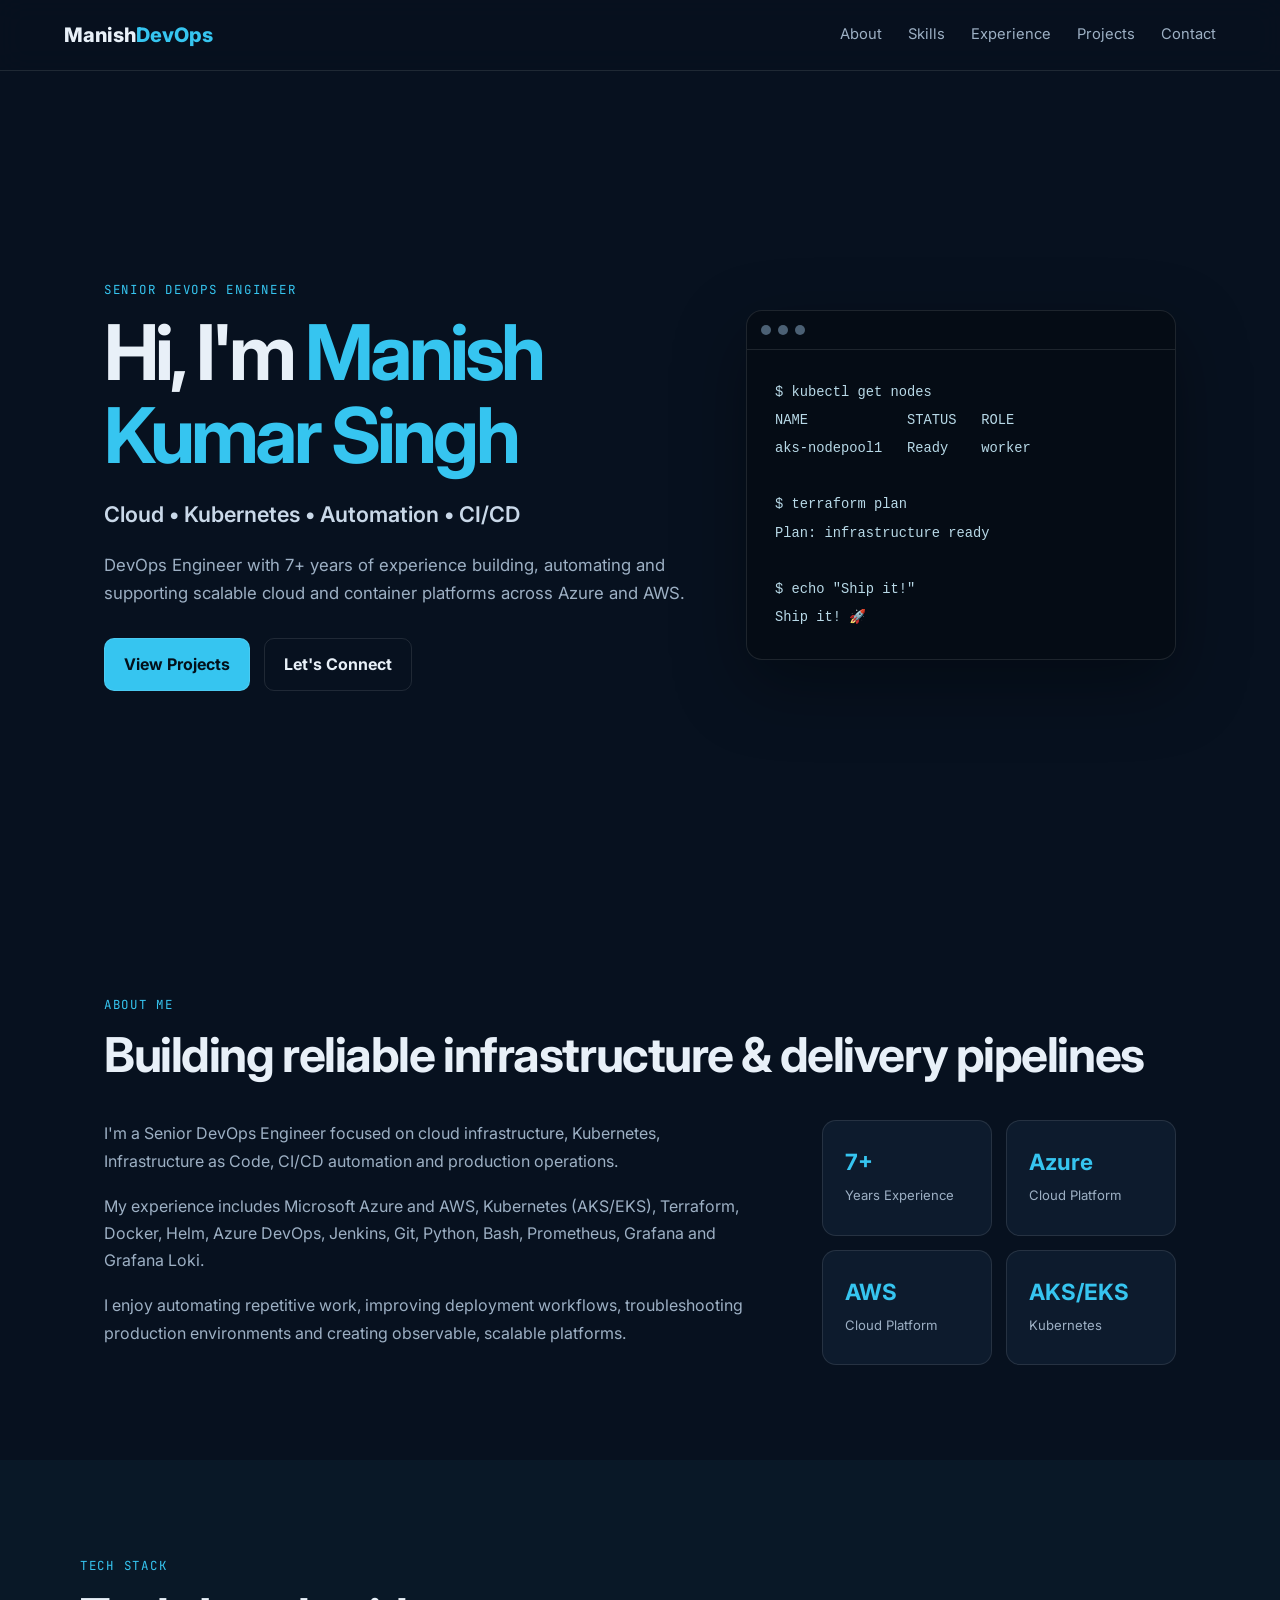
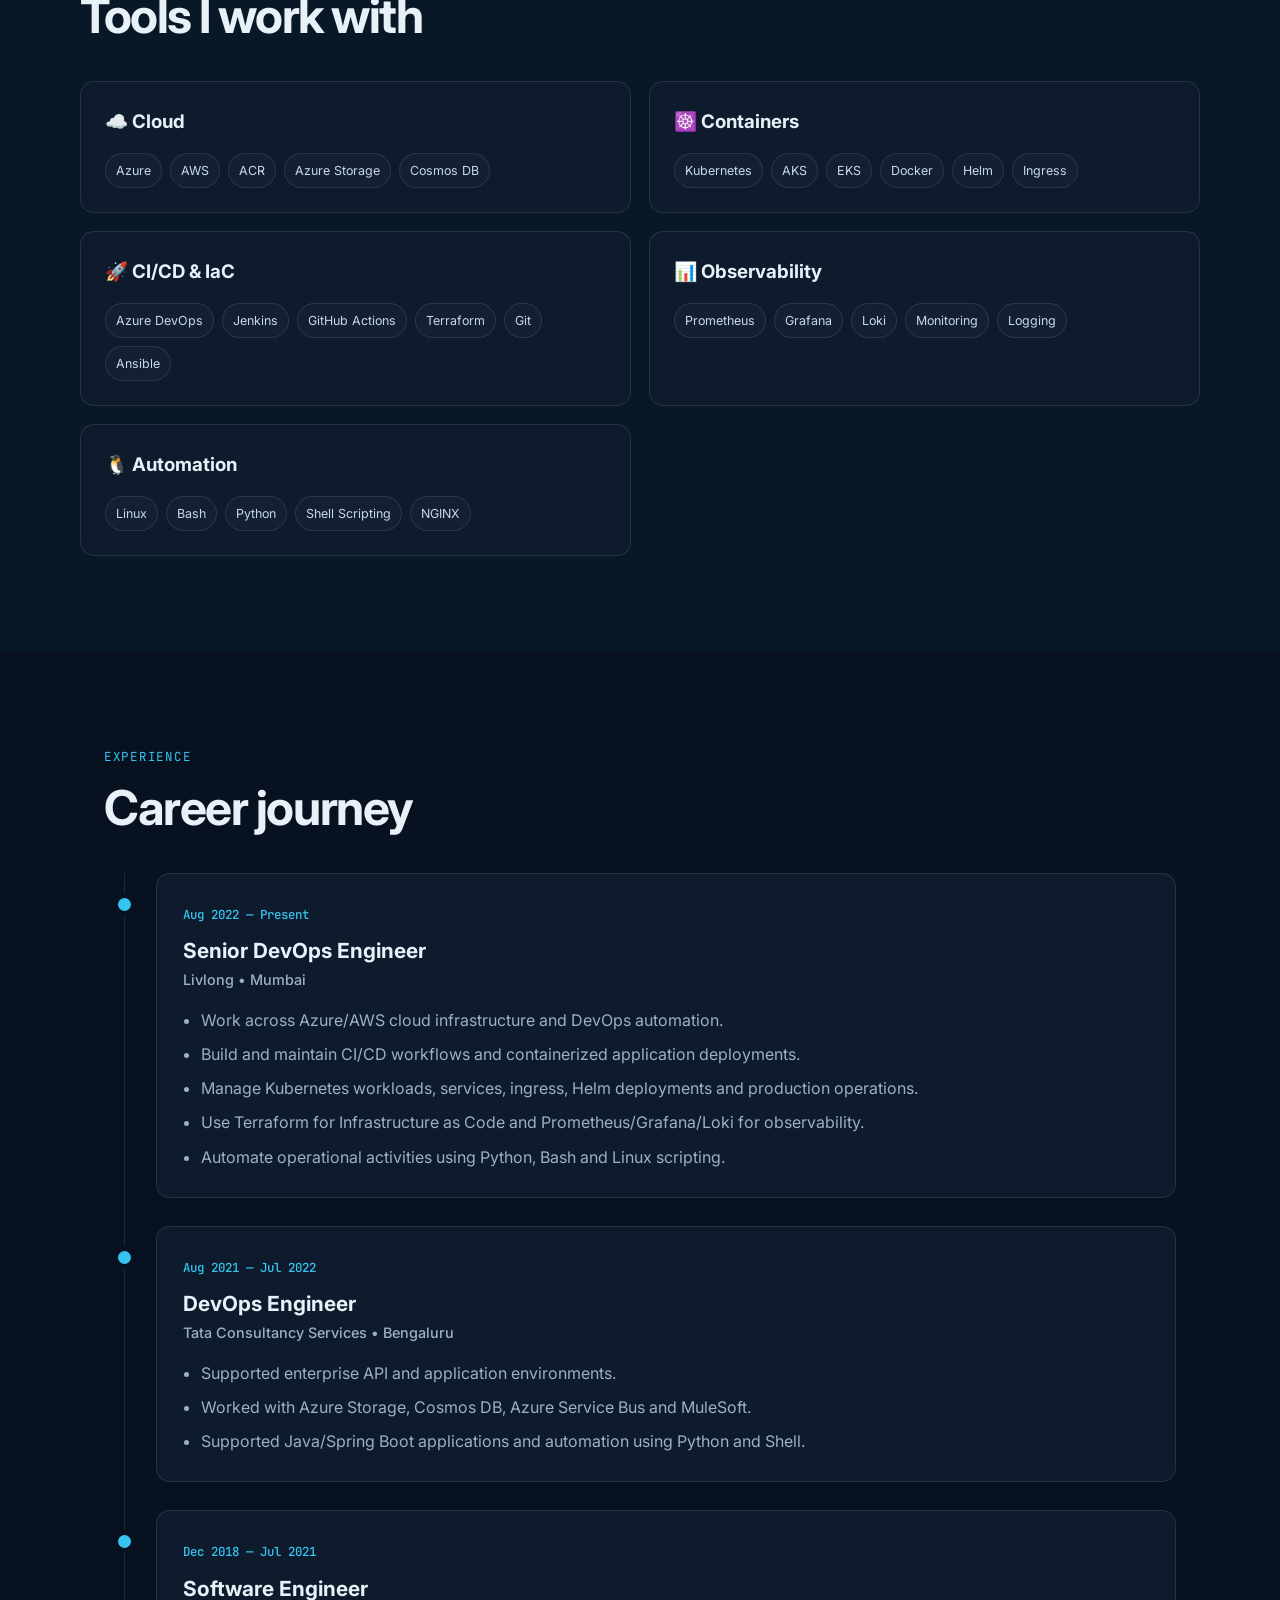
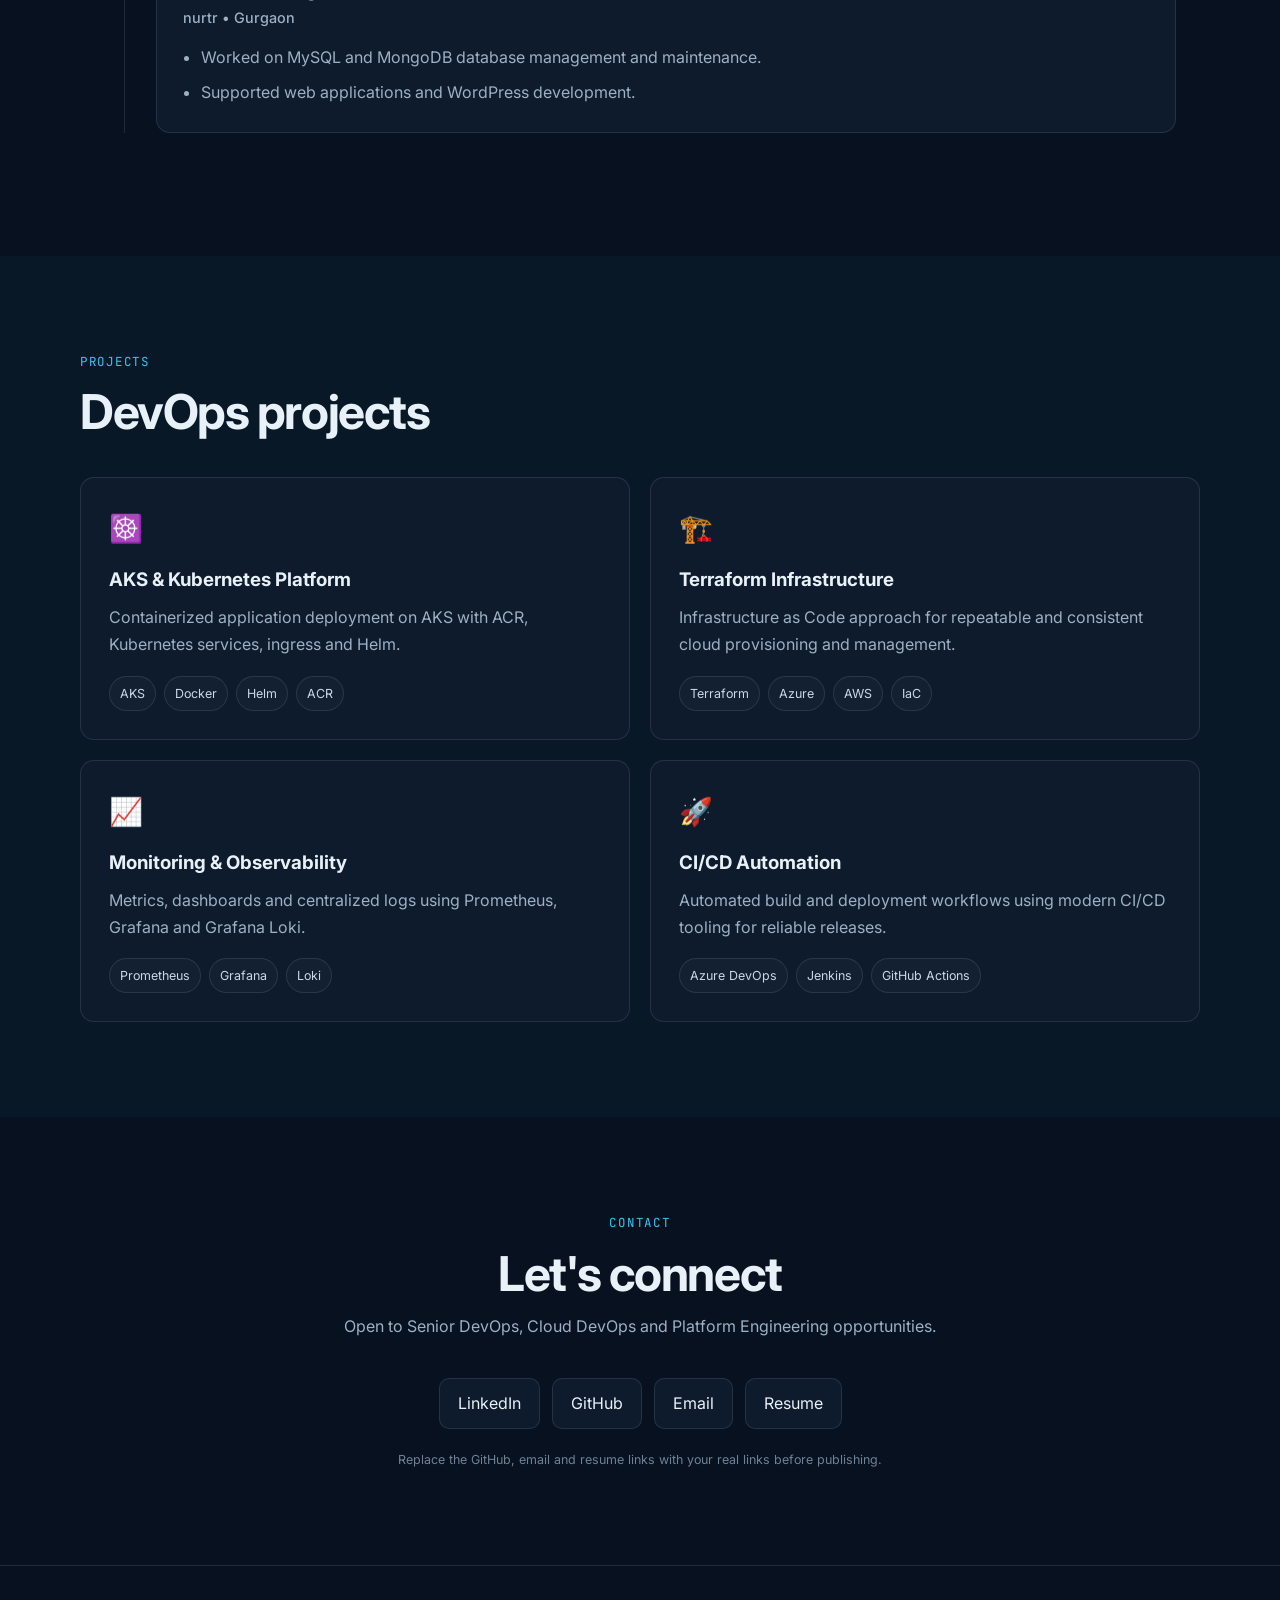
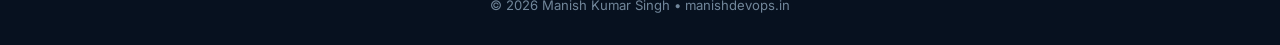
==== index.html @ 4b838c6b "Add files via upload" ====
<!DOCTYPE html>
<html lang="en">
<head>
  <meta charset="UTF-8">
  <meta name="viewport" content="width=device-width, initial-scale=1.0">
  <meta name="description" content="Manish Kumar Singh - Senior DevOps Engineer portfolio. Azure, AWS, Kubernetes, Terraform, CI/CD and cloud automation.">
  <meta name="keywords" content="DevOps Engineer, Azure, AWS, Kubernetes, AKS, EKS, Terraform, CI/CD, Docker, Jenkins, Azure DevOps, Prometheus, Grafana">
  <meta name="author" content="Manish Kumar Singh">
  <title>Manish Kumar Singh | Senior DevOps Engineer</title>
  <link rel="stylesheet" href="styles.css">
</head>
<body>
  <header class="navbar">
    <a class="logo" href="#home">Manish<span>DevOps</span></a>
    <button class="menu-toggle" aria-label="Toggle menu">☰</button>
    <nav>
      <a href="#about">About</a>
      <a href="#skills">Skills</a>
      <a href="#experience">Experience</a>
      <a href="#projects">Projects</a>
      <a href="#contact">Contact</a>
    </nav>
  </header>

  <main>
    <section id="home" class="hero">
      <div class="hero-content">
        <p class="eyebrow">SENIOR DEVOPS ENGINEER</p>
        <h1>Hi, I'm <span>Manish Kumar Singh</span></h1>
        <h2>Cloud • Kubernetes • Automation • CI/CD</h2>
        <p class="hero-text">
          DevOps Engineer with 7+ years of experience building, automating and
          supporting scalable cloud and container platforms across Azure and AWS.
        </p>
        <div class="actions">
          <a class="btn primary" href="#projects">View Projects</a>
          <a class="btn secondary" href="#contact">Let's Connect</a>
        </div>
      </div>
      <div class="terminal-card">
        <div class="terminal-top"><span></span><span></span><span></span></div>
        <pre><code>$ kubectl get nodes
NAME            STATUS   ROLE
aks-nodepool1   Ready    worker

$ terraform plan
Plan: infrastructure ready

$ echo "Ship it!"
Ship it! 🚀</code></pre>
      </div>
    </section>

    <section id="about" class="section">
      <div class="section-heading">
        <p class="eyebrow">ABOUT ME</p>
        <h2>Building reliable infrastructure & delivery pipelines</h2>
      </div>
      <div class="about-grid">
        <div>
          <p>
            I'm a Senior DevOps Engineer focused on cloud infrastructure,
            Kubernetes, Infrastructure as Code, CI/CD automation and production
            operations.
          </p>
          <p>
            My experience includes Microsoft Azure and AWS, Kubernetes (AKS/EKS),
            Terraform, Docker, Helm, Azure DevOps, Jenkins, Git, Python, Bash,
            Prometheus, Grafana and Grafana Loki.
          </p>
          <p>
            I enjoy automating repetitive work, improving deployment workflows,
            troubleshooting production environments and creating observable,
            scalable platforms.
          </p>
        </div>
        <div class="stats">
          <div class="stat"><strong>7+</strong><span>Years Experience</span></div>
          <div class="stat"><strong>Azure</strong><span>Cloud Platform</span></div>
          <div class="stat"><strong>AWS</strong><span>Cloud Platform</span></div>
          <div class="stat"><strong>AKS/EKS</strong><span>Kubernetes</span></div>
        </div>
      </div>
    </section>

    <section id="skills" class="section alt">
      <div class="section-heading">
        <p class="eyebrow">TECH STACK</p>
        <h2>Tools I work with</h2>
      </div>
      <div class="skill-groups">
        <div class="skill-group">
          <h3>☁️ Cloud</h3>
          <div class="tags"><span>Azure</span><span>AWS</span><span>ACR</span><span>Azure Storage</span><span>Cosmos DB</span></div>
        </div>
        <div class="skill-group">
          <h3>☸️ Containers</h3>
          <div class="tags"><span>Kubernetes</span><span>AKS</span><span>EKS</span><span>Docker</span><span>Helm</span><span>Ingress</span></div>
        </div>
        <div class="skill-group">
          <h3>🚀 CI/CD & IaC</h3>
          <div class="tags"><span>Azure DevOps</span><span>Jenkins</span><span>GitHub Actions</span><span>Terraform</span><span>Git</span><span>Ansible</span></div>
        </div>
        <div class="skill-group">
          <h3>📊 Observability</h3>
          <div class="tags"><span>Prometheus</span><span>Grafana</span><span>Loki</span><span>Monitoring</span><span>Logging</span></div>
        </div>
        <div class="skill-group">
          <h3>🐧 Automation</h3>
          <div class="tags"><span>Linux</span><span>Bash</span><span>Python</span><span>Shell Scripting</span><span>NGINX</span></div>
        </div>
      </div>
    </section>

    <section id="experience" class="section">
      <div class="section-heading">
        <p class="eyebrow">EXPERIENCE</p>
        <h2>Career journey</h2>
      </div>
      <div class="timeline">
        <article class="timeline-item">
          <div class="timeline-dot"></div>
          <div class="timeline-card">
            <span class="date">Aug 2022 — Present</span>
            <h3>Senior DevOps Engineer</h3>
            <h4>Livlong • Mumbai</h4>
            <ul>
              <li>Work across Azure/AWS cloud infrastructure and DevOps automation.</li>
              <li>Build and maintain CI/CD workflows and containerized application deployments.</li>
              <li>Manage Kubernetes workloads, services, ingress, Helm deployments and production operations.</li>
              <li>Use Terraform for Infrastructure as Code and Prometheus/Grafana/Loki for observability.</li>
              <li>Automate operational activities using Python, Bash and Linux scripting.</li>
            </ul>
          </div>
        </article>
        <article class="timeline-item">
          <div class="timeline-dot"></div>
          <div class="timeline-card">
            <span class="date">Aug 2021 — Jul 2022</span>
            <h3>DevOps Engineer</h3>
            <h4>Tata Consultancy Services • Bengaluru</h4>
            <ul>
              <li>Supported enterprise API and application environments.</li>
              <li>Worked with Azure Storage, Cosmos DB, Azure Service Bus and MuleSoft.</li>
              <li>Supported Java/Spring Boot applications and automation using Python and Shell.</li>
            </ul>
          </div>
        </article>
        <article class="timeline-item">
          <div class="timeline-dot"></div>
          <div class="timeline-card">
            <span class="date">Dec 2018 — Jul 2021</span>
            <h3>Software Engineer</h3>
            <h4>nurtr • Gurgaon</h4>
            <ul>
              <li>Worked on MySQL and MongoDB database management and maintenance.</li>
              <li>Supported web applications and WordPress development.</li>
            </ul>
          </div>
        </article>
      </div>
    </section>

    <section id="projects" class="section alt">
      <div class="section-heading">
        <p class="eyebrow">PROJECTS</p>
        <h2>DevOps projects</h2>
      </div>
      <div class="project-grid">
        <article class="project-card">
          <span class="project-icon">☸️</span>
          <h3>AKS & Kubernetes Platform</h3>
          <p>Containerized application deployment on AKS with ACR, Kubernetes services, ingress and Helm.</p>
          <div class="tags"><span>AKS</span><span>Docker</span><span>Helm</span><span>ACR</span></div>
        </article>
        <article class="project-card">
          <span class="project-icon">🏗️</span>
          <h3>Terraform Infrastructure</h3>
          <p>Infrastructure as Code approach for repeatable and consistent cloud provisioning and management.</p>
          <div class="tags"><span>Terraform</span><span>Azure</span><span>AWS</span><span>IaC</span></div>
        </article>
        <article class="project-card">
          <span class="project-icon">📈</span>
          <h3>Monitoring & Observability</h3>
          <p>Metrics, dashboards and centralized logs using Prometheus, Grafana and Grafana Loki.</p>
          <div class="tags"><span>Prometheus</span><span>Grafana</span><span>Loki</span></div>
        </article>
        <article class="project-card">
          <span class="project-icon">🚀</span>
          <h3>CI/CD Automation</h3>
          <p>Automated build and deployment workflows using modern CI/CD tooling for reliable releases.</p>
          <div class="tags"><span>Azure DevOps</span><span>Jenkins</span><span>GitHub Actions</span></div>
        </article>
      </div>
    </section>

    <section id="contact" class="section contact">
      <div class="section-heading">
        <p class="eyebrow">CONTACT</p>
        <h2>Let's connect</h2>
        <p>Open to Senior DevOps, Cloud DevOps and Platform Engineering opportunities.</p>
      </div>
      <div class="contact-links">
        <a href="https://www.linkedin.com/in/manish-kumar-singh-00299a157/" target="_blank" rel="noopener">LinkedIn</a>
        <a href="https://github.com/" target="_blank" rel="noopener">GitHub</a>
        <a href="mailto:your-email@example.com">Email</a>
        <a href="#" onclick="return false;">Resume</a>
      </div>
      <p class="note">Replace the GitHub, email and resume links with your real links before publishing.</p>
    </section>
  </main>

  <footer>
    <p>© <span id="year"></span> Manish Kumar Singh • manishdevops.in</p>
  </footer>

  <script src="script.js"></script>
</body>
</html>
---- styles.css ----
@import url('https://fonts.googleapis.com/css2?family=Inter:wght@400;500;600;700;800&family=JetBrains+Mono:wght@500&display=swap');

:root{
  --bg:#07111f;
  --panel:#0d1b2d;
  --panel2:#10243b;
  --text:#e8f0f8;
  --muted:#9db0c4;
  --accent:#36c5f0;
  --accent2:#7c5cff;
  --border:rgba(255,255,255,.10);
  --max:1120px;
}
*{box-sizing:border-box;margin:0;padding:0}
html{scroll-behavior:smooth}
body{font-family:Inter,Arial,sans-serif;background:var(--bg);color:var(--text);line-height:1.7}
a{color:inherit;text-decoration:none}
.navbar{position:sticky;top:0;z-index:20;display:flex;align-items:center;justify-content:space-between;padding:18px max(5vw,24px);background:rgba(7,17,31,.86);backdrop-filter:blur(14px);border-bottom:1px solid var(--border)}
.logo{font-size:1.25rem;font-weight:800}.logo span{color:var(--accent)}
nav{display:flex;gap:26px;color:var(--muted);font-size:.92rem}nav a:hover{color:var(--text)}
.menu-toggle{display:none;background:none;border:0;color:var(--text);font-size:1.5rem}
.hero{max-width:var(--max);min-height:calc(100vh - 72px);margin:auto;padding:90px 24px;display:grid;grid-template-columns:1.15fr .85fr;align-items:center;gap:60px}
.eyebrow{font-family:"JetBrains Mono",monospace;color:var(--accent);font-size:.78rem;letter-spacing:.14em;margin-bottom:12px}
.hero h1{font-size:clamp(2.5rem,6vw,5rem);line-height:1.08;letter-spacing:-.05em;margin-bottom:18px}.hero h1 span{color:var(--accent)}
.hero h2{font-size:1.35rem;color:#c9d8e8;font-weight:600;margin-bottom:18px}.hero-text{color:var(--muted);max-width:650px;font-size:1.05rem}
.actions{display:flex;gap:14px;margin-top:30px}.btn{padding:12px 19px;border-radius:10px;font-weight:700;border:1px solid var(--border)}.primary{background:var(--accent);color:#03101a}.secondary{background:transparent}
.terminal-card{background:#050c15;border:1px solid var(--border);border-radius:16px;box-shadow:0 25px 70px rgba(0,0,0,.35);overflow:hidden}.terminal-top{display:flex;gap:7px;padding:14px;border-bottom:1px solid var(--border)}.terminal-top span{width:10px;height:10px;border-radius:50%;background:#4b6074}.terminal-card pre{padding:28px;color:#b8d9e7;font:500 .86rem/1.9 "JetBrains Mono",monospace;overflow:auto}
.section{max-width:var(--max);margin:auto;padding:95px 24px}.alt{max-width:none;background:#091827}.alt>*{max-width:var(--max);margin-left:auto;margin-right:auto}.section-heading{margin-bottom:38px}.section-heading h2{font-size:clamp(1.8rem,4vw,3rem);line-height:1.15;letter-spacing:-.03em}.section-heading p:not(.eyebrow){color:var(--muted);margin-top:12px}
.about-grid{display:grid;grid-template-columns:1.3fr .7fr;gap:60px}.about-grid p{color:var(--muted);margin-bottom:18px}
.stats{display:grid;grid-template-columns:1fr 1fr;gap:14px}.stat{background:var(--panel);border:1px solid var(--border);padding:22px;border-radius:14px}.stat strong{display:block;font-size:1.4rem;color:var(--accent)}.stat span{font-size:.82rem;color:var(--muted)}
.skill-groups{display:grid;grid-template-columns:repeat(2,1fr);gap:18px}.skill-group{background:var(--panel);padding:24px;border:1px solid var(--border);border-radius:14px}.skill-group h3{margin-bottom:15px}
.tags{display:flex;flex-wrap:wrap;gap:8px}.tags span{font-size:.78rem;padding:6px 10px;border:1px solid var(--border);border-radius:999px;color:#c9d8e8;background:rgba(255,255,255,.025)}
.timeline{position:relative;margin-left:12px}.timeline:before{content:"";position:absolute;left:8px;top:0;bottom:0;width:1px;background:var(--border)}.timeline-item{position:relative;padding-left:40px;margin-bottom:28px}.timeline-dot{position:absolute;left:2px;top:25px;width:13px;height:13px;border-radius:50%;background:var(--accent);box-shadow:0 0 0 5px var(--bg)}.timeline-card{background:var(--panel);border:1px solid var(--border);border-radius:14px;padding:26px}.timeline-card .date{font:500 .78rem "JetBrains Mono",monospace;color:var(--accent)}.timeline-card h3{font-size:1.3rem;margin-top:6px}.timeline-card h4{font-size:.9rem;color:var(--muted);font-weight:500;margin-bottom:14px}.timeline-card li{color:var(--muted);margin:7px 0 0 18px}
.project-grid{display:grid;grid-template-columns:repeat(2,1fr);gap:20px}.project-card{background:var(--panel);border:1px solid var(--border);border-radius:14px;padding:28px}.project-icon{font-size:1.7rem}.project-card h3{margin:12px 0 8px}.project-card p{color:var(--muted);margin-bottom:17px}
.contact{text-align:center}.contact-links{display:flex;justify-content:center;flex-wrap:wrap;gap:12px;margin-top:25px}.contact-links a{padding:11px 18px;border:1px solid var(--border);border-radius:10px;background:var(--panel)}.contact-links a:hover{border-color:var(--accent)}.note{font-size:.78rem;color:#6f8295;margin-top:20px}
footer{text-align:center;padding:28px 20px;border-top:1px solid var(--border);color:#71869a;font-size:.82rem}
@media(max-width:800px){nav{display:none}.menu-toggle{display:block}.hero{grid-template-columns:1fr;padding-top:65px;gap:40px}.about-grid,.skill-groups,.project-grid{grid-template-columns:1fr}.section{padding:70px 20px}.hero h1{font-size:3rem}}
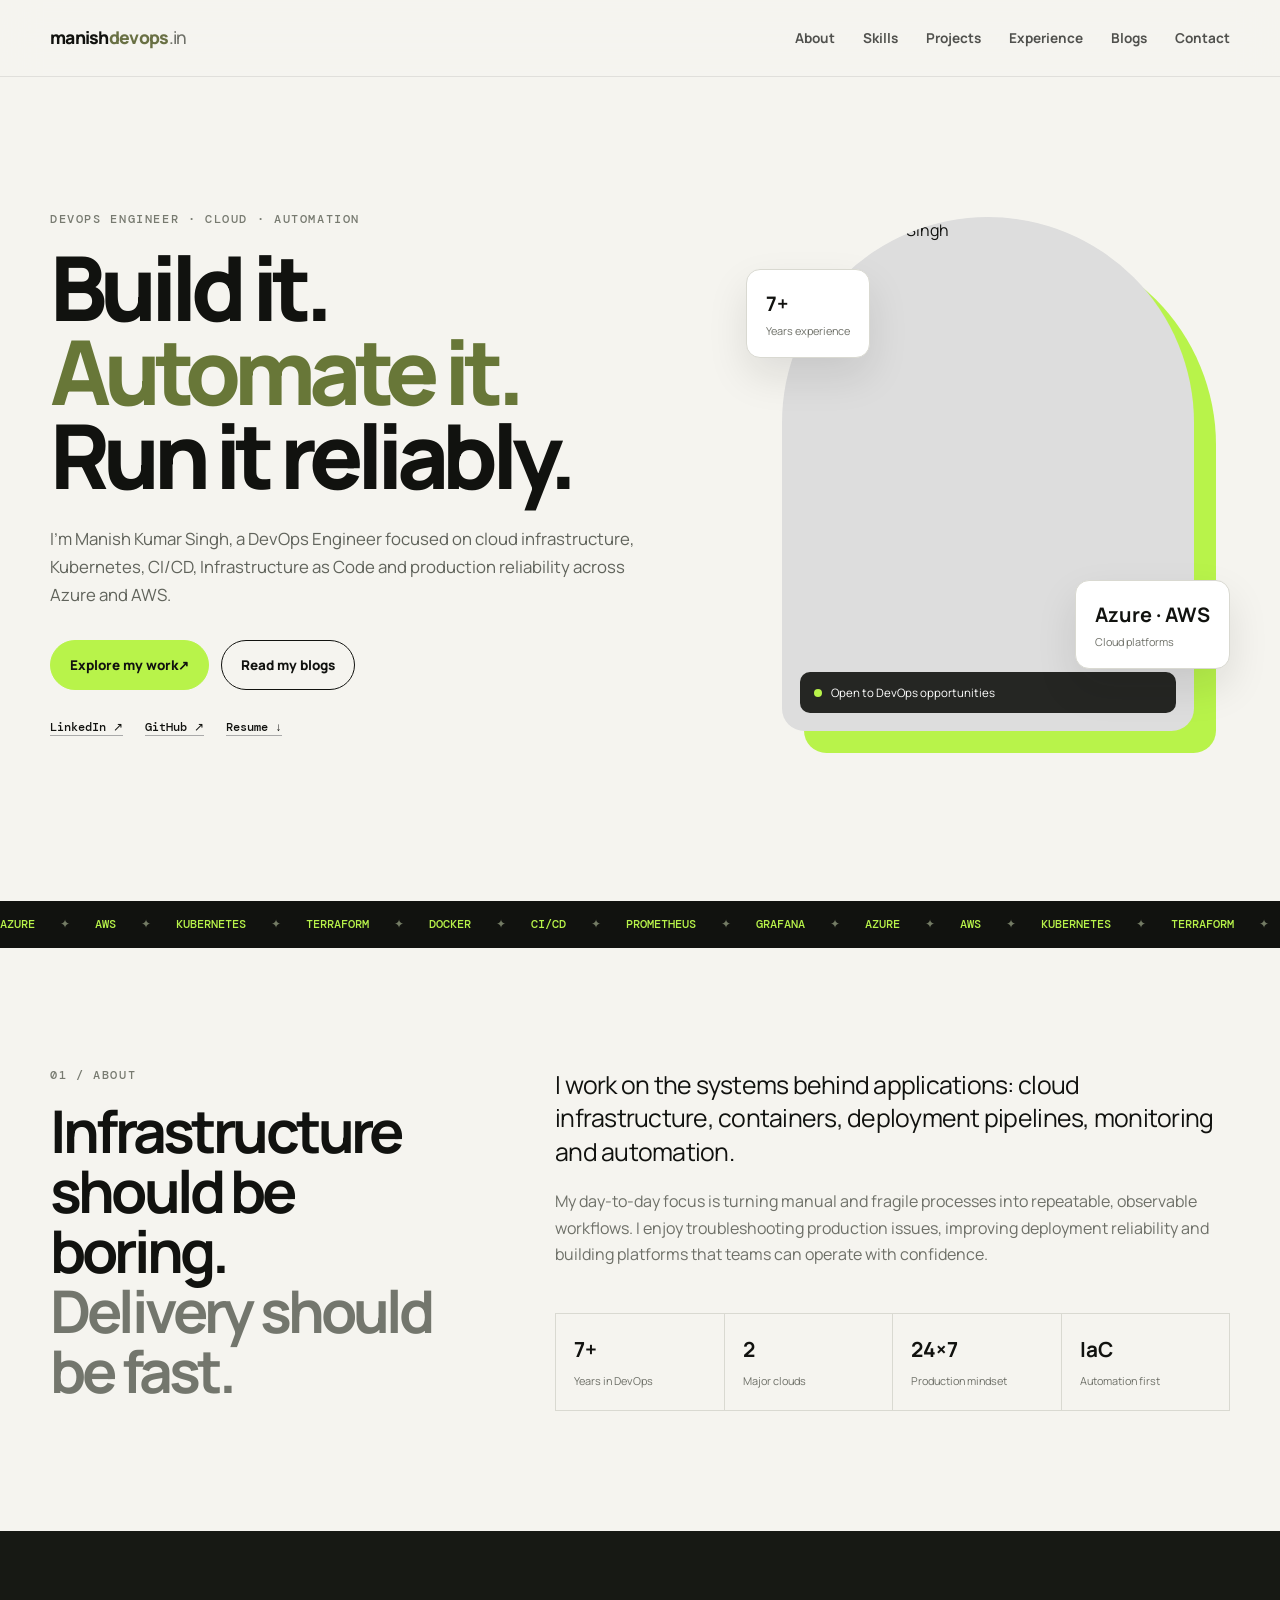
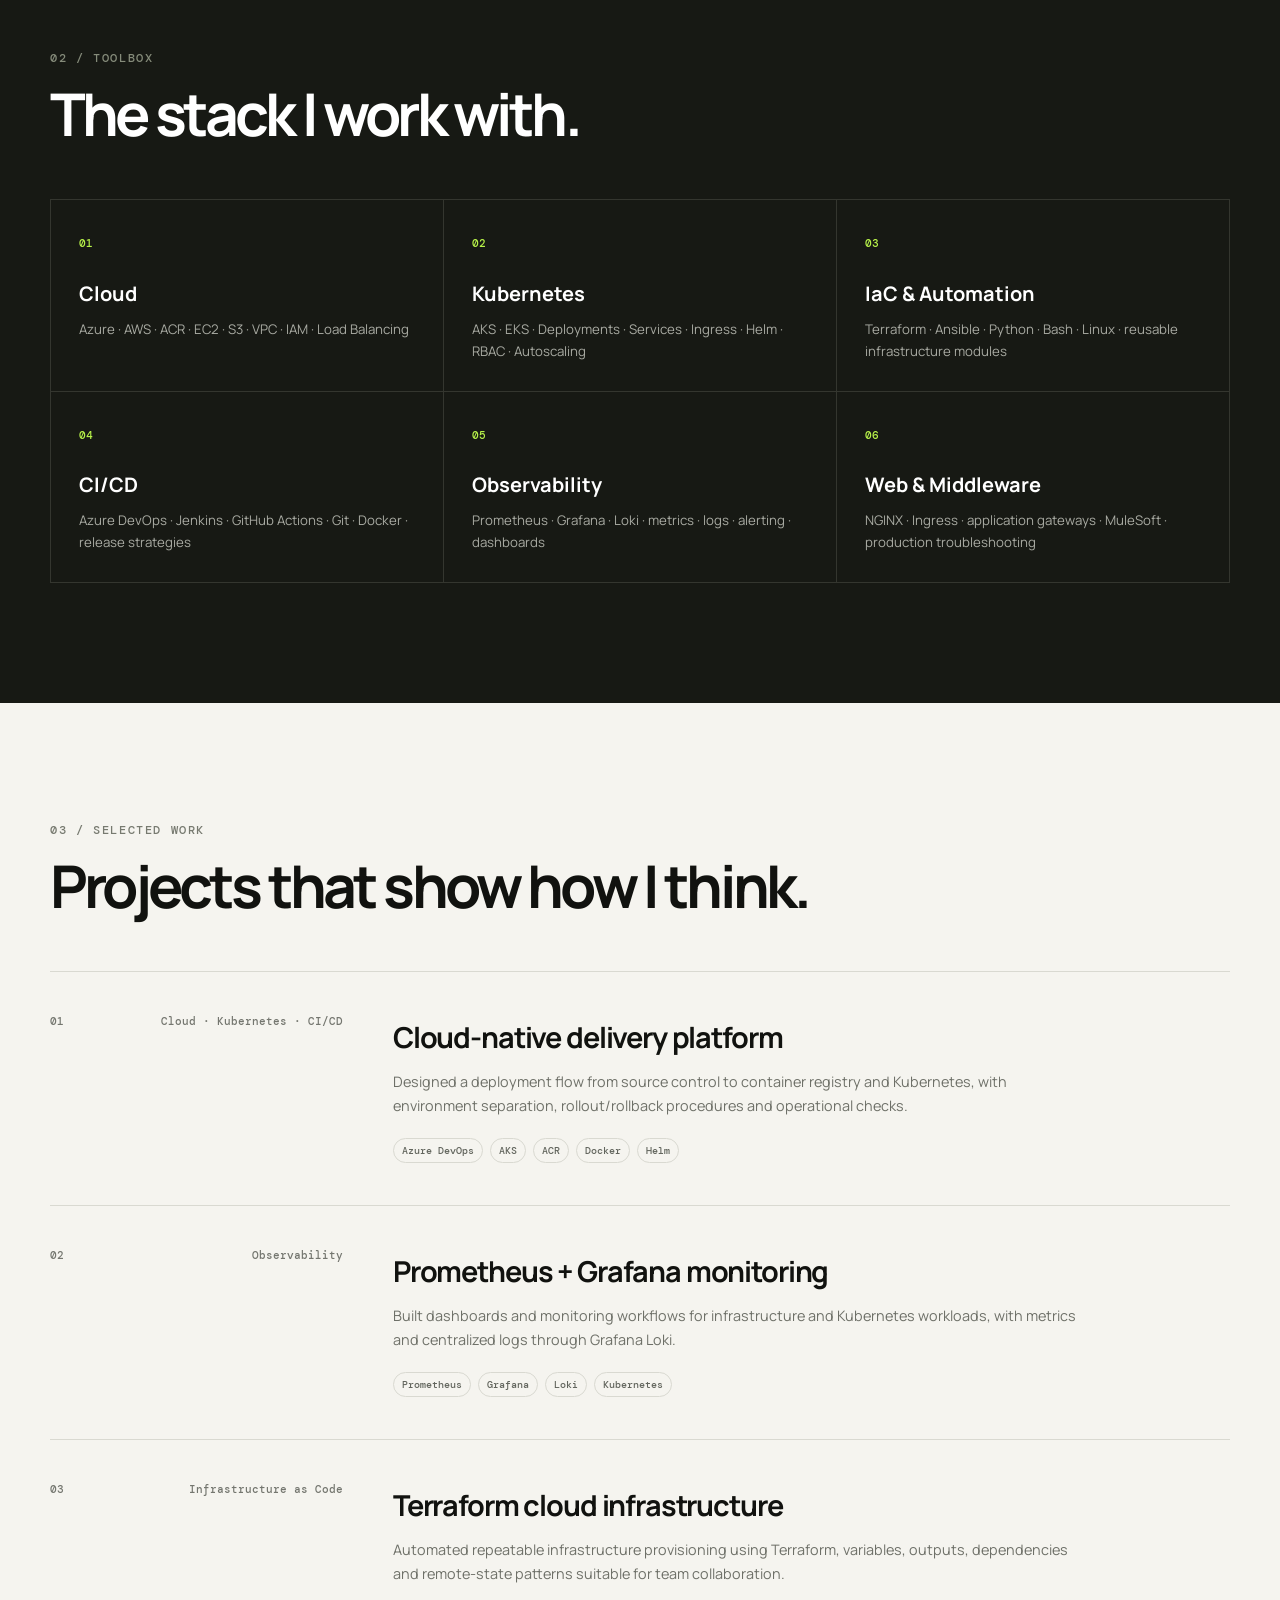
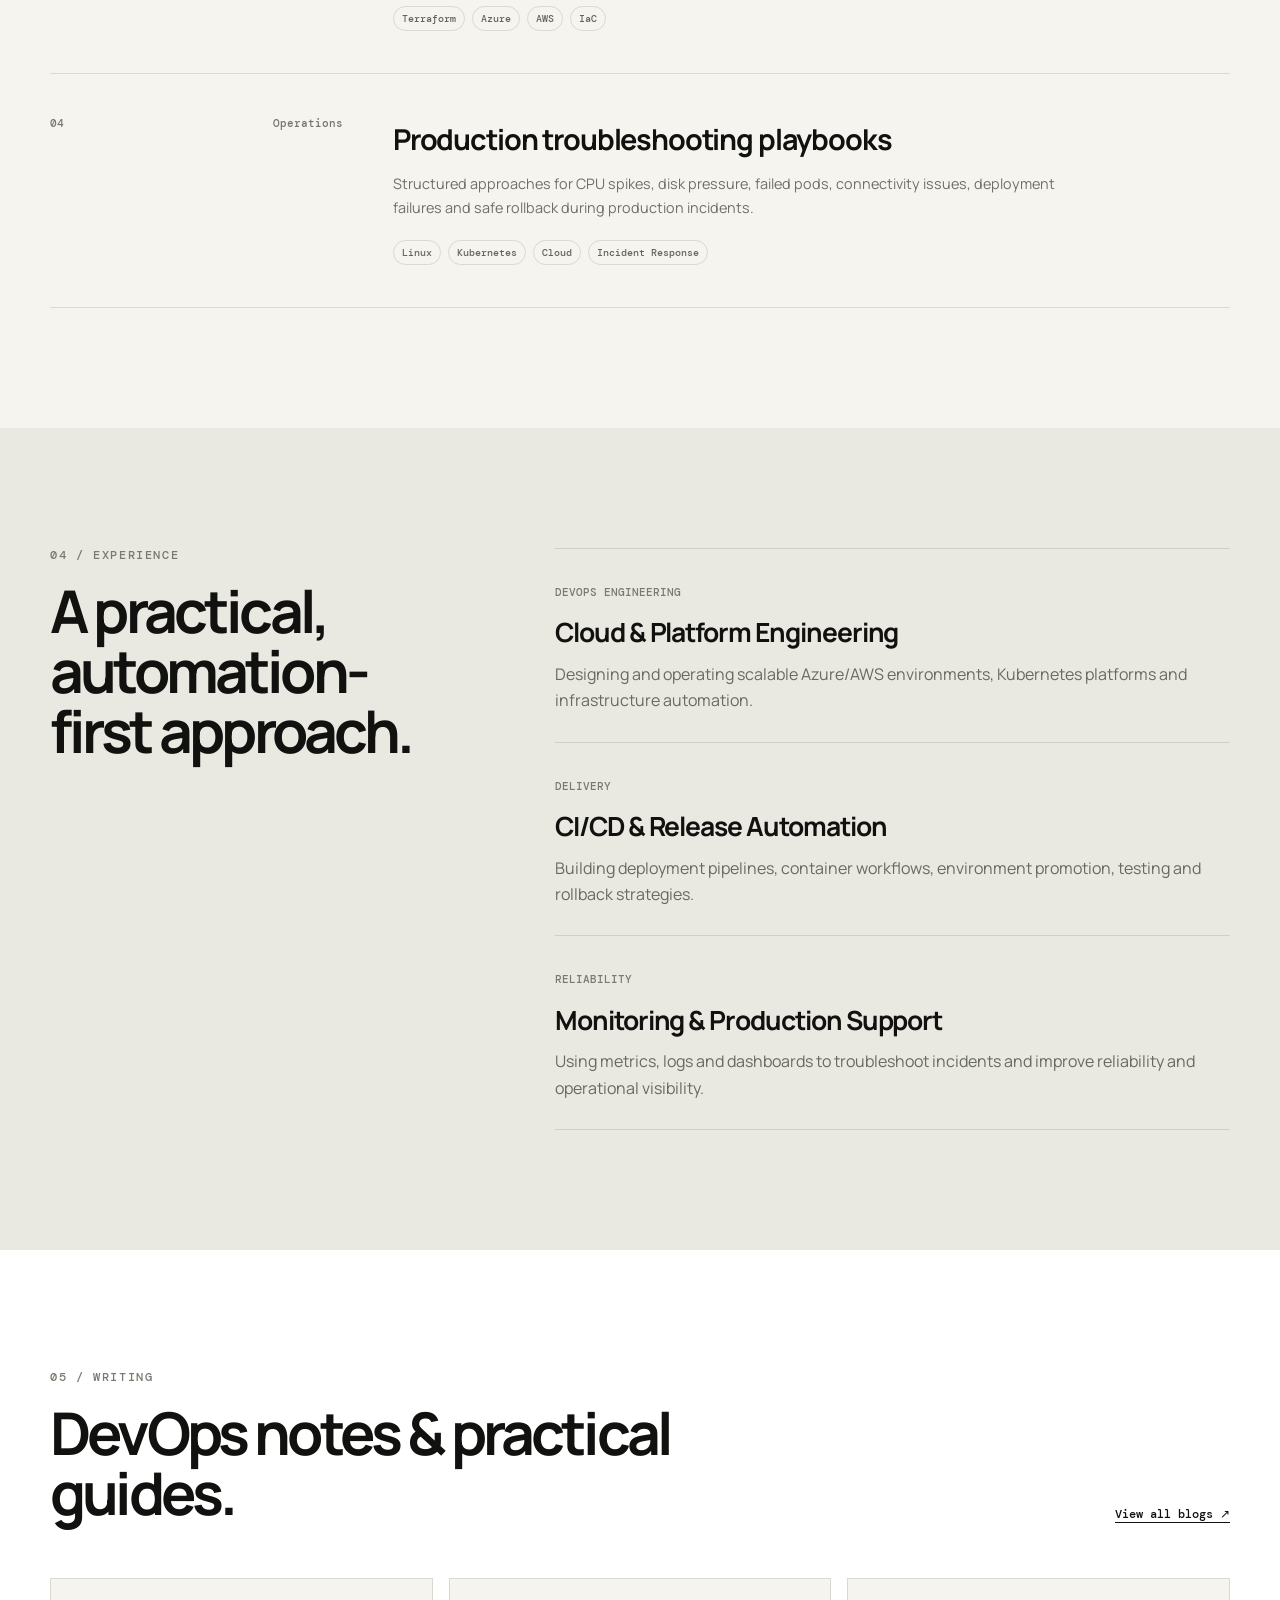
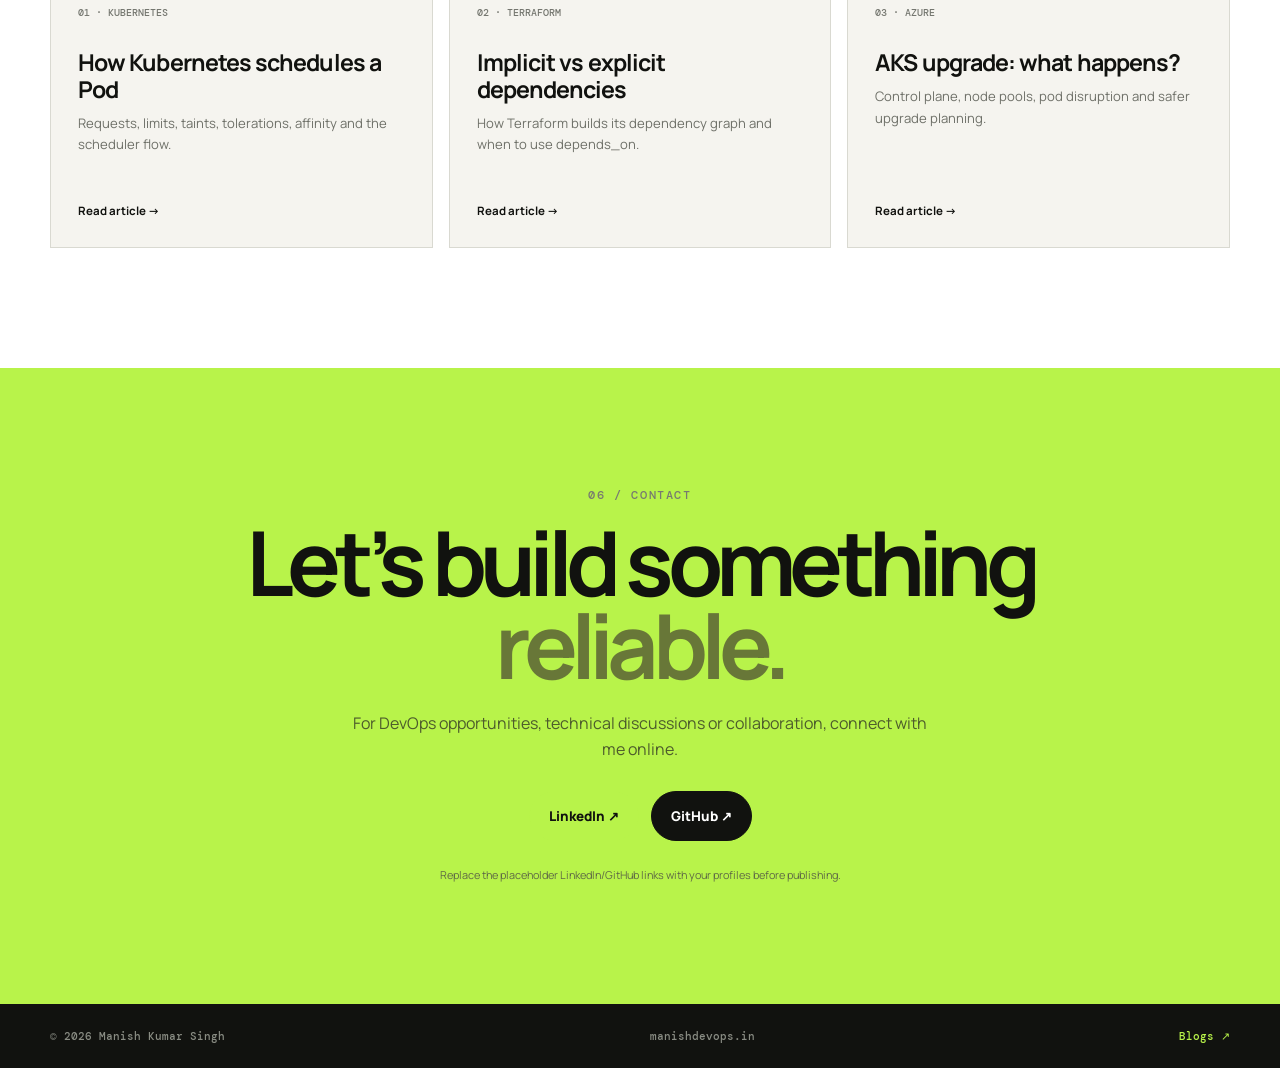
==== commit 97f0e138: "new portfolio changes" ====
--- a/index.html
+++ b/index.html
@@ -3,217 +3,188 @@
 <head>
   <meta charset="UTF-8">
   <meta name="viewport" content="width=device-width, initial-scale=1.0">
-  <meta name="description" content="Manish Kumar Singh - Senior DevOps Engineer portfolio. Azure, AWS, Kubernetes, Terraform, CI/CD and cloud automation.">
-  <meta name="keywords" content="DevOps Engineer, Azure, AWS, Kubernetes, AKS, EKS, Terraform, CI/CD, Docker, Jenkins, Azure DevOps, Prometheus, Grafana">
+  <meta name="description" content="Manish Kumar Singh — DevOps Engineer specializing in Azure, AWS, Kubernetes, Terraform, CI/CD, automation and observability.">
+  <meta name="keywords" content="DevOps Engineer, Azure, AWS, Kubernetes, AKS, EKS, Terraform, Docker, CI/CD, Azure DevOps, Jenkins, Prometheus, Grafana">
   <meta name="author" content="Manish Kumar Singh">
-  <title>Manish Kumar Singh | Senior DevOps Engineer</title>
+  <meta property="og:title" content="Manish Kumar Singh | DevOps Engineer">
+  <meta property="og:description" content="Cloud, Kubernetes, automation, CI/CD and observability portfolio.">
+  <meta property="og:type" content="website">
+  <title>Manish Kumar Singh | DevOps Engineer</title>
+  <link rel="icon" href="assets/favicon.svg" type="image/svg+xml">
   <link rel="stylesheet" href="styles.css">
 </head>
 <body>
-  <header class="navbar">
-    <a class="logo" href="#home">Manish<span>DevOps</span></a>
-    <button class="menu-toggle" aria-label="Toggle menu">☰</button>
-    <nav>
+<header class="site-header">
+  <div class="container nav-wrap">
+    <a class="brand" href="#home">manish<span>devops</span><b>.in</b></a>
+    <button class="menu-toggle" aria-label="Open navigation" aria-expanded="false">☰</button>
+    <nav class="nav-links">
       <a href="#about">About</a>
       <a href="#skills">Skills</a>
+      <a href="#projects">Projects</a>
       <a href="#experience">Experience</a>
-      <a href="#projects">Projects</a>
+      <a href="blogs/">Blogs</a>
       <a href="#contact">Contact</a>
     </nav>
-  </header>
+  </div>
+</header>
 
-  <main>
-    <section id="home" class="hero">
-      <div class="hero-content">
-        <p class="eyebrow">SENIOR DEVOPS ENGINEER</p>
-        <h1>Hi, I'm <span>Manish Kumar Singh</span></h1>
-        <h2>Cloud • Kubernetes • Automation • CI/CD</h2>
-        <p class="hero-text">
-          DevOps Engineer with 7+ years of experience building, automating and
-          supporting scalable cloud and container platforms across Azure and AWS.
-        </p>
-        <div class="actions">
-          <a class="btn primary" href="#projects">View Projects</a>
-          <a class="btn secondary" href="#contact">Let's Connect</a>
+<main>
+<section id="home" class="hero">
+  <div class="container hero-grid">
+    <div class="hero-copy reveal">
+      <p class="kicker">DEVOPS ENGINEER · CLOUD · AUTOMATION</p>
+      <h1>Build it.<br><em>Automate it.</em><br>Run it reliably.</h1>
+      <p class="hero-lead">I’m Manish Kumar Singh, a DevOps Engineer focused on cloud infrastructure, Kubernetes, CI/CD, Infrastructure as Code and production reliability across Azure and AWS.</p>
+      <div class="hero-actions">
+        <a class="btn btn-primary" href="#projects">Explore my work <span>↗</span></a>
+        <a class="btn btn-ghost" href="blogs/">Read my blogs</a>
+      </div>
+      <div class="quick-links">
+        <a href="https://www.linkedin.com/" target="_blank" rel="noopener">LinkedIn ↗</a>
+        <a href="https://github.com/" target="_blank" rel="noopener">GitHub ↗</a>
+        <a href="assets/resume.pdf">Resume ↓</a>
+      </div>
+    </div>
+    <div class="hero-visual reveal">
+      <div class="photo-frame">
+        <img src="assets/manish.jpg" alt="Manish Kumar Singh">
+        <div class="photo-label">
+          <span class="status-dot"></span>
+          <span>Open to DevOps opportunities</span>
         </div>
       </div>
-      <div class="terminal-card">
-        <div class="terminal-top"><span></span><span></span><span></span></div>
-        <pre><code>$ kubectl get nodes
-NAME            STATUS   ROLE
-aks-nodepool1   Ready    worker
+      <div class="floating-card card-one"><strong>7+</strong><span>Years experience</span></div>
+      <div class="floating-card card-two"><strong>Azure · AWS</strong><span>Cloud platforms</span></div>
+    </div>
+  </div>
+</section>
 
-$ terraform plan
-Plan: infrastructure ready
+<section class="marquee" aria-label="Technology stack">
+  <div class="marquee-track">
+    <span>AZURE</span><i>✦</i><span>AWS</span><i>✦</i><span>KUBERNETES</span><i>✦</i><span>TERRAFORM</span><i>✦</i><span>DOCKER</span><i>✦</i><span>CI/CD</span><i>✦</i><span>PROMETHEUS</span><i>✦</i><span>GRAFANA</span><i>✦</i>
+    <span>AZURE</span><i>✦</i><span>AWS</span><i>✦</i><span>KUBERNETES</span><i>✦</i><span>TERRAFORM</span><i>✦</i><span>DOCKER</span><i>✦</i><span>CI/CD</span><i>✦</i>
+  </div>
+</section>
 
-$ echo "Ship it!"
-Ship it! 🚀</code></pre>
+<section id="about" class="section">
+  <div class="container two-col">
+    <div class="section-intro reveal">
+      <p class="kicker">01 / ABOUT</p>
+      <h2>Infrastructure should be boring.<br><span>Delivery should be fast.</span></h2>
+    </div>
+    <div class="section-body reveal">
+      <p class="large">I work on the systems behind applications: cloud infrastructure, containers, deployment pipelines, monitoring and automation.</p>
+      <p>My day-to-day focus is turning manual and fragile processes into repeatable, observable workflows. I enjoy troubleshooting production issues, improving deployment reliability and building platforms that teams can operate with confidence.</p>
+      <div class="stats-grid">
+        <div><strong>7+</strong><span>Years in DevOps</span></div>
+        <div><strong>2</strong><span>Major clouds</span></div>
+        <div><strong>24×7</strong><span>Production mindset</span></div>
+        <div><strong>IaC</strong><span>Automation first</span></div>
       </div>
-    </section>
+    </div>
+  </div>
+</section>
 
-    <section id="about" class="section">
-      <div class="section-heading">
-        <p class="eyebrow">ABOUT ME</p>
-        <h2>Building reliable infrastructure & delivery pipelines</h2>
+<section id="skills" class="section section-dark">
+  <div class="container">
+    <div class="section-heading reveal">
+      <p class="kicker">02 / TOOLBOX</p>
+      <h2>The stack I work with.</h2>
+    </div>
+    <div class="skill-grid">
+      <article class="skill-card reveal"><span class="skill-num">01</span><h3>Cloud</h3><p>Azure · AWS · ACR · EC2 · S3 · VPC · IAM · Load Balancing</p></article>
+      <article class="skill-card reveal"><span class="skill-num">02</span><h3>Kubernetes</h3><p>AKS · EKS · Deployments · Services · Ingress · Helm · RBAC · Autoscaling</p></article>
+      <article class="skill-card reveal"><span class="skill-num">03</span><h3>IaC & Automation</h3><p>Terraform · Ansible · Python · Bash · Linux · reusable infrastructure modules</p></article>
+      <article class="skill-card reveal"><span class="skill-num">04</span><h3>CI/CD</h3><p>Azure DevOps · Jenkins · GitHub Actions · Git · Docker · release strategies</p></article>
+      <article class="skill-card reveal"><span class="skill-num">05</span><h3>Observability</h3><p>Prometheus · Grafana · Loki · metrics · logs · alerting · dashboards</p></article>
+      <article class="skill-card reveal"><span class="skill-num">06</span><h3>Web & Middleware</h3><p>NGINX · Ingress · application gateways · MuleSoft · production troubleshooting</p></article>
+    </div>
+  </div>
+</section>
+
+<section id="projects" class="section">
+  <div class="container">
+    <div class="section-heading reveal">
+      <p class="kicker">03 / SELECTED WORK</p>
+      <h2>Projects that show how I think.</h2>
+    </div>
+    <div class="project-list">
+      <article class="project reveal">
+        <div class="project-meta"><span>01</span><span>Cloud · Kubernetes · CI/CD</span></div>
+        <div><h3>Cloud-native delivery platform</h3><p>Designed a deployment flow from source control to container registry and Kubernetes, with environment separation, rollout/rollback procedures and operational checks.</p><div class="tags"><b>Azure DevOps</b><b>AKS</b><b>ACR</b><b>Docker</b><b>Helm</b></div></div>
+      </article>
+      <article class="project reveal">
+        <div class="project-meta"><span>02</span><span>Observability</span></div>
+        <div><h3>Prometheus + Grafana monitoring</h3><p>Built dashboards and monitoring workflows for infrastructure and Kubernetes workloads, with metrics and centralized logs through Grafana Loki.</p><div class="tags"><b>Prometheus</b><b>Grafana</b><b>Loki</b><b>Kubernetes</b></div></div>
+      </article>
+      <article class="project reveal">
+        <div class="project-meta"><span>03</span><span>Infrastructure as Code</span></div>
+        <div><h3>Terraform cloud infrastructure</h3><p>Automated repeatable infrastructure provisioning using Terraform, variables, outputs, dependencies and remote-state patterns suitable for team collaboration.</p><div class="tags"><b>Terraform</b><b>Azure</b><b>AWS</b><b>IaC</b></div></div>
+      </article>
+      <article class="project reveal">
+        <div class="project-meta"><span>04</span><span>Operations</span></div>
+        <div><h3>Production troubleshooting playbooks</h3><p>Structured approaches for CPU spikes, disk pressure, failed pods, connectivity issues, deployment failures and safe rollback during production incidents.</p><div class="tags"><b>Linux</b><b>Kubernetes</b><b>Cloud</b><b>Incident Response</b></div></div>
+      </article>
+    </div>
+  </div>
+</section>
+
+<section id="experience" class="section section-paper">
+  <div class="container two-col">
+    <div class="section-intro reveal">
+      <p class="kicker">04 / EXPERIENCE</p>
+      <h2>A practical, automation-first approach.</h2>
+    </div>
+    <div class="experience-copy reveal">
+      <div class="experience-item">
+        <span>DEVOPS ENGINEERING</span>
+        <h3>Cloud & Platform Engineering</h3>
+        <p>Designing and operating scalable Azure/AWS environments, Kubernetes platforms and infrastructure automation.</p>
       </div>
-      <div class="about-grid">
-        <div>
-          <p>
-            I'm a Senior DevOps Engineer focused on cloud infrastructure,
-            Kubernetes, Infrastructure as Code, CI/CD automation and production
-            operations.
-          </p>
-          <p>
-            My experience includes Microsoft Azure and AWS, Kubernetes (AKS/EKS),
-            Terraform, Docker, Helm, Azure DevOps, Jenkins, Git, Python, Bash,
-            Prometheus, Grafana and Grafana Loki.
-          </p>
-          <p>
-            I enjoy automating repetitive work, improving deployment workflows,
-            troubleshooting production environments and creating observable,
-            scalable platforms.
-          </p>
-        </div>
-        <div class="stats">
-          <div class="stat"><strong>7+</strong><span>Years Experience</span></div>
-          <div class="stat"><strong>Azure</strong><span>Cloud Platform</span></div>
-          <div class="stat"><strong>AWS</strong><span>Cloud Platform</span></div>
-          <div class="stat"><strong>AKS/EKS</strong><span>Kubernetes</span></div>
-        </div>
+      <div class="experience-item">
+        <span>DELIVERY</span>
+        <h3>CI/CD & Release Automation</h3>
+        <p>Building deployment pipelines, container workflows, environment promotion, testing and rollback strategies.</p>
       </div>
-    </section>
+      <div class="experience-item">
+        <span>RELIABILITY</span>
+        <h3>Monitoring & Production Support</h3>
+        <p>Using metrics, logs and dashboards to troubleshoot incidents and improve reliability and operational visibility.</p>
+      </div>
+    </div>
+  </div>
+</section>
 
-    <section id="skills" class="section alt">
-      <div class="section-heading">
-        <p class="eyebrow">TECH STACK</p>
-        <h2>Tools I work with</h2>
-      </div>
-      <div class="skill-groups">
-        <div class="skill-group">
-          <h3>☁️ Cloud</h3>
-          <div class="tags"><span>Azure</span><span>AWS</span><span>ACR</span><span>Azure Storage</span><span>Cosmos DB</span></div>
-        </div>
-        <div class="skill-group">
-          <h3>☸️ Containers</h3>
-          <div class="tags"><span>Kubernetes</span><span>AKS</span><span>EKS</span><span>Docker</span><span>Helm</span><span>Ingress</span></div>
-        </div>
-        <div class="skill-group">
-          <h3>🚀 CI/CD & IaC</h3>
-          <div class="tags"><span>Azure DevOps</span><span>Jenkins</span><span>GitHub Actions</span><span>Terraform</span><span>Git</span><span>Ansible</span></div>
-        </div>
-        <div class="skill-group">
-          <h3>📊 Observability</h3>
-          <div class="tags"><span>Prometheus</span><span>Grafana</span><span>Loki</span><span>Monitoring</span><span>Logging</span></div>
-        </div>
-        <div class="skill-group">
-          <h3>🐧 Automation</h3>
-          <div class="tags"><span>Linux</span><span>Bash</span><span>Python</span><span>Shell Scripting</span><span>NGINX</span></div>
-        </div>
-      </div>
-    </section>
+<section class="section blog-preview">
+  <div class="container">
+    <div class="section-heading split-heading reveal">
+      <div><p class="kicker">05 / WRITING</p><h2>DevOps notes & practical guides.</h2></div>
+      <a class="text-link" href="blogs/">View all blogs ↗</a>
+    </div>
+    <div class="blog-grid">
+      <a class="blog-card reveal" href="blogs/kubernetes-pod-scheduling/"><span>01 · KUBERNETES</span><h3>How Kubernetes schedules a Pod</h3><p>Requests, limits, taints, tolerations, affinity and the scheduler flow.</p><b>Read article →</b></a>
+      <a class="blog-card reveal" href="blogs/terraform-dependencies/"><span>02 · TERRAFORM</span><h3>Implicit vs explicit dependencies</h3><p>How Terraform builds its dependency graph and when to use depends_on.</p><b>Read article →</b></a>
+      <a class="blog-card reveal" href="blogs/aks-upgrade/"><span>03 · AZURE</span><h3>AKS upgrade: what happens?</h3><p>Control plane, node pools, pod disruption and safer upgrade planning.</p><b>Read article →</b></a>
+    </div>
+  </div>
+</section>
 
-    <section id="experience" class="section">
-      <div class="section-heading">
-        <p class="eyebrow">EXPERIENCE</p>
-        <h2>Career journey</h2>
-      </div>
-      <div class="timeline">
-        <article class="timeline-item">
-          <div class="timeline-dot"></div>
-          <div class="timeline-card">
-            <span class="date">Aug 2022 — Present</span>
-            <h3>Senior DevOps Engineer</h3>
-            <h4>Livlong • Mumbai</h4>
-            <ul>
-              <li>Work across Azure/AWS cloud infrastructure and DevOps automation.</li>
-              <li>Build and maintain CI/CD workflows and containerized application deployments.</li>
-              <li>Manage Kubernetes workloads, services, ingress, Helm deployments and production operations.</li>
-              <li>Use Terraform for Infrastructure as Code and Prometheus/Grafana/Loki for observability.</li>
-              <li>Automate operational activities using Python, Bash and Linux scripting.</li>
-            </ul>
-          </div>
-        </article>
-        <article class="timeline-item">
-          <div class="timeline-dot"></div>
-          <div class="timeline-card">
-            <span class="date">Aug 2021 — Jul 2022</span>
-            <h3>DevOps Engineer</h3>
-            <h4>Tata Consultancy Services • Bengaluru</h4>
-            <ul>
-              <li>Supported enterprise API and application environments.</li>
-              <li>Worked with Azure Storage, Cosmos DB, Azure Service Bus and MuleSoft.</li>
-              <li>Supported Java/Spring Boot applications and automation using Python and Shell.</li>
-            </ul>
-          </div>
-        </article>
-        <article class="timeline-item">
-          <div class="timeline-dot"></div>
-          <div class="timeline-card">
-            <span class="date">Dec 2018 — Jul 2021</span>
-            <h3>Software Engineer</h3>
-            <h4>nurtr • Gurgaon</h4>
-            <ul>
-              <li>Worked on MySQL and MongoDB database management and maintenance.</li>
-              <li>Supported web applications and WordPress development.</li>
-            </ul>
-          </div>
-        </article>
-      </div>
-    </section>
+<section id="contact" class="contact-section">
+  <div class="container contact-inner reveal">
+    <p class="kicker">06 / CONTACT</p>
+    <h2>Let’s build something<br><em>reliable.</em></h2>
+    <p>For DevOps opportunities, technical discussions or collaboration, connect with me online.</p>
+    <div class="contact-actions">
+      <a class="btn btn-primary" href="https://www.linkedin.com/" target="_blank" rel="noopener">LinkedIn ↗</a>
+      <a class="btn btn-dark" href="https://github.com/" target="_blank" rel="noopener">GitHub ↗</a>
+    </div>
+    <p class="small-note">Replace the placeholder LinkedIn/GitHub links with your profiles before publishing.</p>
+  </div>
+</section>
+</main>
 
-    <section id="projects" class="section alt">
-      <div class="section-heading">
-        <p class="eyebrow">PROJECTS</p>
-        <h2>DevOps projects</h2>
-      </div>
-      <div class="project-grid">
-        <article class="project-card">
-          <span class="project-icon">☸️</span>
-          <h3>AKS & Kubernetes Platform</h3>
-          <p>Containerized application deployment on AKS with ACR, Kubernetes services, ingress and Helm.</p>
-          <div class="tags"><span>AKS</span><span>Docker</span><span>Helm</span><span>ACR</span></div>
-        </article>
-        <article class="project-card">
-          <span class="project-icon">🏗️</span>
-          <h3>Terraform Infrastructure</h3>
-          <p>Infrastructure as Code approach for repeatable and consistent cloud provisioning and management.</p>
-          <div class="tags"><span>Terraform</span><span>Azure</span><span>AWS</span><span>IaC</span></div>
-        </article>
-        <article class="project-card">
-          <span class="project-icon">📈</span>
-          <h3>Monitoring & Observability</h3>
-          <p>Metrics, dashboards and centralized logs using Prometheus, Grafana and Grafana Loki.</p>
-          <div class="tags"><span>Prometheus</span><span>Grafana</span><span>Loki</span></div>
-        </article>
-        <article class="project-card">
-          <span class="project-icon">🚀</span>
-          <h3>CI/CD Automation</h3>
-          <p>Automated build and deployment workflows using modern CI/CD tooling for reliable releases.</p>
-          <div class="tags"><span>Azure DevOps</span><span>Jenkins</span><span>GitHub Actions</span></div>
-        </article>
-      </div>
-    </section>
-
-    <section id="contact" class="section contact">
-      <div class="section-heading">
-        <p class="eyebrow">CONTACT</p>
-        <h2>Let's connect</h2>
-        <p>Open to Senior DevOps, Cloud DevOps and Platform Engineering opportunities.</p>
-      </div>
-      <div class="contact-links">
-        <a href="https://www.linkedin.com/in/manish-kumar-singh-00299a157/" target="_blank" rel="noopener">LinkedIn</a>
-        <a href="https://github.com/" target="_blank" rel="noopener">GitHub</a>
-        <a href="mailto:your-email@example.com">Email</a>
-        <a href="#" onclick="return false;">Resume</a>
-      </div>
-      <p class="note">Replace the GitHub, email and resume links with your real links before publishing.</p>
-    </section>
-  </main>
-
-  <footer>
-    <p>© <span id="year"></span> Manish Kumar Singh • manishdevops.in</p>
-  </footer>
-
-  <script src="script.js"></script>
+<footer><div class="container footer-wrap"><span>© <span id="year"></span> Manish Kumar Singh</span><span>manishdevops.in</span><a href="blogs/">Blogs ↗</a></div></footer>
+<script src="script.js"></script>
 </body>
-</html>
+</html>
--- a/styles.css
+++ b/styles.css
@@ -1,37 +1,51 @@
-@import url('https://fonts.googleapis.com/css2?family=Inter:wght@400;500;600;700;800&family=JetBrains+Mono:wght@500&display=swap');
+@import url('https://fonts.googleapis.com/css2?family=DM+Mono:wght@400;500&family=Manrope:wght@400;500;600;700;800&display=swap');
 
-:root{
-  --bg:#07111f;
-  --panel:#0d1b2d;
-  --panel2:#10243b;
-  --text:#e8f0f8;
-  --muted:#9db0c4;
-  --accent:#36c5f0;
-  --accent2:#7c5cff;
-  --border:rgba(255,255,255,.10);
-  --max:1120px;
-}
+:root{--ink:#11120f;--paper:#f5f4ef;--white:#fff;--muted:#6e7068;--line:#d9d9d1;--green:#b8f34a;--dark:#171914;--max:1180px}
 *{box-sizing:border-box;margin:0;padding:0}
 html{scroll-behavior:smooth}
-body{font-family:Inter,Arial,sans-serif;background:var(--bg);color:var(--text);line-height:1.7}
+body{font-family:Manrope,Arial,sans-serif;background:var(--paper);color:var(--ink);line-height:1.65}
 a{color:inherit;text-decoration:none}
-.navbar{position:sticky;top:0;z-index:20;display:flex;align-items:center;justify-content:space-between;padding:18px max(5vw,24px);background:rgba(7,17,31,.86);backdrop-filter:blur(14px);border-bottom:1px solid var(--border)}
-.logo{font-size:1.25rem;font-weight:800}.logo span{color:var(--accent)}
-nav{display:flex;gap:26px;color:var(--muted);font-size:.92rem}nav a:hover{color:var(--text)}
-.menu-toggle{display:none;background:none;border:0;color:var(--text);font-size:1.5rem}
-.hero{max-width:var(--max);min-height:calc(100vh - 72px);margin:auto;padding:90px 24px;display:grid;grid-template-columns:1.15fr .85fr;align-items:center;gap:60px}
-.eyebrow{font-family:"JetBrains Mono",monospace;color:var(--accent);font-size:.78rem;letter-spacing:.14em;margin-bottom:12px}
-.hero h1{font-size:clamp(2.5rem,6vw,5rem);line-height:1.08;letter-spacing:-.05em;margin-bottom:18px}.hero h1 span{color:var(--accent)}
-.hero h2{font-size:1.35rem;color:#c9d8e8;font-weight:600;margin-bottom:18px}.hero-text{color:var(--muted);max-width:650px;font-size:1.05rem}
-.actions{display:flex;gap:14px;margin-top:30px}.btn{padding:12px 19px;border-radius:10px;font-weight:700;border:1px solid var(--border)}.primary{background:var(--accent);color:#03101a}.secondary{background:transparent}
-.terminal-card{background:#050c15;border:1px solid var(--border);border-radius:16px;box-shadow:0 25px 70px rgba(0,0,0,.35);overflow:hidden}.terminal-top{display:flex;gap:7px;padding:14px;border-bottom:1px solid var(--border)}.terminal-top span{width:10px;height:10px;border-radius:50%;background:#4b6074}.terminal-card pre{padding:28px;color:#b8d9e7;font:500 .86rem/1.9 "JetBrains Mono",monospace;overflow:auto}
-.section{max-width:var(--max);margin:auto;padding:95px 24px}.alt{max-width:none;background:#091827}.alt>*{max-width:var(--max);margin-left:auto;margin-right:auto}.section-heading{margin-bottom:38px}.section-heading h2{font-size:clamp(1.8rem,4vw,3rem);line-height:1.15;letter-spacing:-.03em}.section-heading p:not(.eyebrow){color:var(--muted);margin-top:12px}
-.about-grid{display:grid;grid-template-columns:1.3fr .7fr;gap:60px}.about-grid p{color:var(--muted);margin-bottom:18px}
-.stats{display:grid;grid-template-columns:1fr 1fr;gap:14px}.stat{background:var(--panel);border:1px solid var(--border);padding:22px;border-radius:14px}.stat strong{display:block;font-size:1.4rem;color:var(--accent)}.stat span{font-size:.82rem;color:var(--muted)}
-.skill-groups{display:grid;grid-template-columns:repeat(2,1fr);gap:18px}.skill-group{background:var(--panel);padding:24px;border:1px solid var(--border);border-radius:14px}.skill-group h3{margin-bottom:15px}
-.tags{display:flex;flex-wrap:wrap;gap:8px}.tags span{font-size:.78rem;padding:6px 10px;border:1px solid var(--border);border-radius:999px;color:#c9d8e8;background:rgba(255,255,255,.025)}
-.timeline{position:relative;margin-left:12px}.timeline:before{content:"";position:absolute;left:8px;top:0;bottom:0;width:1px;background:var(--border)}.timeline-item{position:relative;padding-left:40px;margin-bottom:28px}.timeline-dot{position:absolute;left:2px;top:25px;width:13px;height:13px;border-radius:50%;background:var(--accent);box-shadow:0 0 0 5px var(--bg)}.timeline-card{background:var(--panel);border:1px solid var(--border);border-radius:14px;padding:26px}.timeline-card .date{font:500 .78rem "JetBrains Mono",monospace;color:var(--accent)}.timeline-card h3{font-size:1.3rem;margin-top:6px}.timeline-card h4{font-size:.9rem;color:var(--muted);font-weight:500;margin-bottom:14px}.timeline-card li{color:var(--muted);margin:7px 0 0 18px}
-.project-grid{display:grid;grid-template-columns:repeat(2,1fr);gap:20px}.project-card{background:var(--panel);border:1px solid var(--border);border-radius:14px;padding:28px}.project-icon{font-size:1.7rem}.project-card h3{margin:12px 0 8px}.project-card p{color:var(--muted);margin-bottom:17px}
-.contact{text-align:center}.contact-links{display:flex;justify-content:center;flex-wrap:wrap;gap:12px;margin-top:25px}.contact-links a{padding:11px 18px;border:1px solid var(--border);border-radius:10px;background:var(--panel)}.contact-links a:hover{border-color:var(--accent)}.note{font-size:.78rem;color:#6f8295;margin-top:20px}
-footer{text-align:center;padding:28px 20px;border-top:1px solid var(--border);color:#71869a;font-size:.82rem}
-@media(max-width:800px){nav{display:none}.menu-toggle{display:block}.hero{grid-template-columns:1fr;padding-top:65px;gap:40px}.about-grid,.skill-groups,.project-grid{grid-template-columns:1fr}.section{padding:70px 20px}.hero h1{font-size:3rem}}
+img{max-width:100%;display:block}
+.container{width:min(var(--max),calc(100% - 48px));margin:auto}
+.site-header{position:sticky;top:0;z-index:50;background:rgba(245,244,239,.88);backdrop-filter:blur(18px);border-bottom:1px solid rgba(17,18,15,.09)}
+.nav-wrap{height:76px;display:flex;align-items:center;justify-content:space-between}
+.brand{font-weight:800;font-size:1.1rem;letter-spacing:-.04em}.brand span{color:#697044}.brand b{font-weight:500;color:var(--muted)}
+.nav-links{display:flex;gap:28px;font-size:.85rem;font-weight:700}.nav-links a{opacity:.72}.nav-links a:hover{opacity:1}
+.menu-toggle{display:none;border:0;background:none;font-size:1.5rem}
+.hero{min-height:calc(100vh - 76px);display:flex;align-items:center;padding:80px 0 110px}
+.hero-grid{display:grid;grid-template-columns:1.12fr .88fr;align-items:center;gap:80px}
+.kicker{font:500 .72rem "DM Mono",monospace;letter-spacing:.14em;color:#777a70;margin-bottom:18px}
+.hero h1{font-size:clamp(3.4rem,7vw,7rem);line-height:.94;letter-spacing:-.075em;font-weight:800}
+.hero h1 em,.contact-section h2 em{font-style:normal;color:#687738}
+.hero-lead{max-width:660px;font-size:1.05rem;color:#60635b;margin-top:28px}
+.hero-actions{display:flex;gap:12px;margin-top:32px;flex-wrap:wrap}
+.btn{display:inline-flex;align-items:center;justify-content:center;padding:13px 19px;border-radius:999px;font-weight:800;font-size:.84rem;border:1px solid var(--ink);transition:.2s}
+.btn-primary{background:var(--green);border-color:var(--green)}.btn-primary:hover{transform:translateY(-2px)}
+.btn-ghost{background:transparent}.btn-ghost:hover{background:var(--white)}
+.btn-dark{background:var(--ink);color:var(--white)}
+.quick-links{display:flex;gap:22px;margin-top:30px;font:500 .72rem "DM Mono",monospace}.quick-links a{border-bottom:1px solid #aaa}
+.hero-visual{position:relative;min-height:590px;display:flex;align-items:center;justify-content:center}
+.photo-frame{width:min(430px,85%);aspect-ratio:4/5;position:relative;overflow:hidden;background:#ddd;border-radius:220px 220px 24px 24px;box-shadow:22px 22px 0 var(--green)}
+.photo-frame img{width:100%;height:100%;object-fit:cover;object-position:center top;filter:saturate(.9)}
+.photo-label{position:absolute;bottom:18px;left:18px;right:18px;padding:11px 14px;background:rgba(17,18,15,.9);color:white;border-radius:10px;font-size:.72rem;display:flex;align-items:center;gap:9px}
+.status-dot{width:8px;height:8px;background:var(--green);border-radius:50%;display:inline-block}
+.floating-card{position:absolute;background:var(--white);border:1px solid var(--line);padding:17px 19px;border-radius:14px;box-shadow:0 18px 40px rgba(17,18,15,.1);display:flex;flex-direction:column}
+.floating-card strong{font-size:1.25rem}.floating-card span{font-size:.68rem;color:var(--muted);margin-top:2px}.card-one{left:0;top:90px}.card-two{right:0;bottom:100px}
+.marquee{overflow:hidden;background:var(--ink);color:var(--green);border-top:1px solid var(--ink);border-bottom:1px solid var(--ink);padding:15px 0}
+.marquee-track{width:max-content;display:flex;gap:25px;align-items:center;font:500 .72rem "DM Mono",monospace;animation:scroll 32s linear infinite}.marquee i{font-style:normal;color:#737b64}
+@keyframes scroll{to{transform:translateX(-50%)}}
+.section{padding:120px 0}.section-dark{background:var(--dark);color:var(--white)}.section-paper{background:#e9e8e1}
+.two-col{display:grid;grid-template-columns:.75fr 1.25fr;gap:100px}.section-intro h2,.section-heading h2{font-size:clamp(2.2rem,4.6vw,4.6rem);line-height:1.02;letter-spacing:-.065em}.section-intro h2 span{color:#73766d}
+.section-body .large{font-size:1.55rem;line-height:1.35;letter-spacing:-.03em;margin-bottom:20px}.section-body p:not(.large){color:var(--muted);max-width:720px}
+.stats-grid{display:grid;grid-template-columns:repeat(4,1fr);gap:1px;background:var(--line);margin-top:45px;border:1px solid var(--line)}.stats-grid div{background:var(--paper);padding:18px}.stats-grid strong{display:block;font-size:1.3rem}.stats-grid span{font-size:.68rem;color:var(--muted)}
+.section-heading{margin-bottom:55px}.section-heading h2{max-width:800px}.section-dark .kicker{color:#858b7a}
+.skill-grid{display:grid;grid-template-columns:repeat(3,1fr);border-top:1px solid #34362f;border-left:1px solid #34362f}
+.skill-card{padding:28px;border-right:1px solid #34362f;border-bottom:1px solid #34362f;min-height:190px}.skill-num{font:500 .68rem "DM Mono";color:var(--green)}.skill-card h3{font-size:1.25rem;margin:22px 0 9px}.skill-card p{font-size:.83rem;color:#a8aaa2}
+.project-list{border-top:1px solid var(--line)}.project{display:grid;grid-template-columns:.35fr 1fr;gap:50px;padding:42px 0;border-bottom:1px solid var(--line)}.project-meta{display:flex;justify-content:space-between;align-items:flex-start;font:500 .68rem "DM Mono";color:#74766f}.project h3{font-size:1.8rem;letter-spacing:-.04em;margin-bottom:9px}.project p{max-width:700px;color:var(--muted);font-size:.9rem}.tags{display:flex;gap:7px;flex-wrap:wrap;margin-top:20px}.tags b{font:500 .64rem "DM Mono";border:1px solid var(--line);padding:5px 8px;border-radius:999px;color:#62655d}
+.experience-copy{border-top:1px solid #cfd0c7}.experience-item{padding:28px 0;border-bottom:1px solid #cfd0c7}.experience-item span{font:500 .68rem "DM Mono";color:#777a70}.experience-item h3{font-size:1.65rem;margin:8px 0 6px;letter-spacing:-.04em}.experience-item p{color:#676a62;max-width:650px}
+.blog-preview{background:var(--white)}.split-heading{display:flex;align-items:end;justify-content:space-between;gap:30px}.text-link{font:500 .72rem "DM Mono";border-bottom:1px solid var(--ink);white-space:nowrap}.blog-grid{display:grid;grid-template-columns:repeat(3,1fr);gap:16px}.blog-card{padding:27px;background:var(--paper);border:1px solid var(--line);min-height:270px;display:flex;flex-direction:column;transition:.25s}.blog-card:hover{transform:translateY(-5px);box-shadow:0 20px 35px rgba(17,18,15,.08)}.blog-card span{font:500 .65rem "DM Mono";color:#74766f}.blog-card h3{font-size:1.45rem;line-height:1.15;margin:30px 0 10px;letter-spacing:-.04em}.blog-card p{color:var(--muted);font-size:.82rem}.blog-card b{margin-top:auto;font-size:.72rem}
+.contact-section{background:var(--green);padding:120px 0}.contact-inner{text-align:center}.contact-section h2{font-size:clamp(3rem,7vw,7rem);line-height:.92;letter-spacing:-.075em}.contact-inner>p:not(.kicker):not(.small-note){max-width:580px;margin:24px auto;color:#4d5c2c}.contact-actions{display:flex;justify-content:center;gap:12px;margin-top:28px}.small-note{font-size:.68rem;color:#5f6a45;margin-top:25px}
+footer{background:var(--ink);color:#aaa;padding:25px 0}.footer-wrap{display:flex;justify-content:space-between;gap:15px;font:500 .68rem "DM Mono";color:#898c83}.footer-wrap a{color:var(--green)}
+.reveal{opacity:0;transform:translateY(18px);transition:opacity .7s ease,transform .7s ease}.reveal.visible{opacity:1;transform:none}
+@media(max-width:900px){.hero-grid,.two-col{grid-template-columns:1fr;gap:55px}.hero{padding-top:65px}.hero-visual{min-height:500px}.skill-grid{grid-template-columns:repeat(2,1fr)}.blog-grid{grid-template-columns:1fr}.project{grid-template-columns:1fr;gap:16px}.project-meta{justify-content:flex-start;gap:35px}.two-col{gap:45px}}
+@media(max-width:700px){.container{width:min(var(--max),calc(100% - 32px))}.nav-links{display:none;position:absolute;top:76px;left:16px;right:16px;background:var(--paper);border:1px solid var(--line);padding:18px;flex-direction:column;gap:15px}.nav-links.open{display:flex}.menu-toggle{display:block}.hero h1{font-size:clamp(3.2rem,16vw,5rem)}.hero-visual{min-height:420px}.photo-frame{width:78%;box-shadow:13px 13px 0 var(--green)}.floating-card{padding:13px}.card-one{left:0;top:45px}.card-two{right:0;bottom:55px}.section{padding:80px 0}.stats-grid{grid-template-columns:1fr 1fr}.skill-grid{grid-template-columns:1fr}.contact-actions{flex-direction:column;align-items:center}.footer-wrap{flex-direction:column}.quick-links{gap:14px;flex-wrap:wrap}}
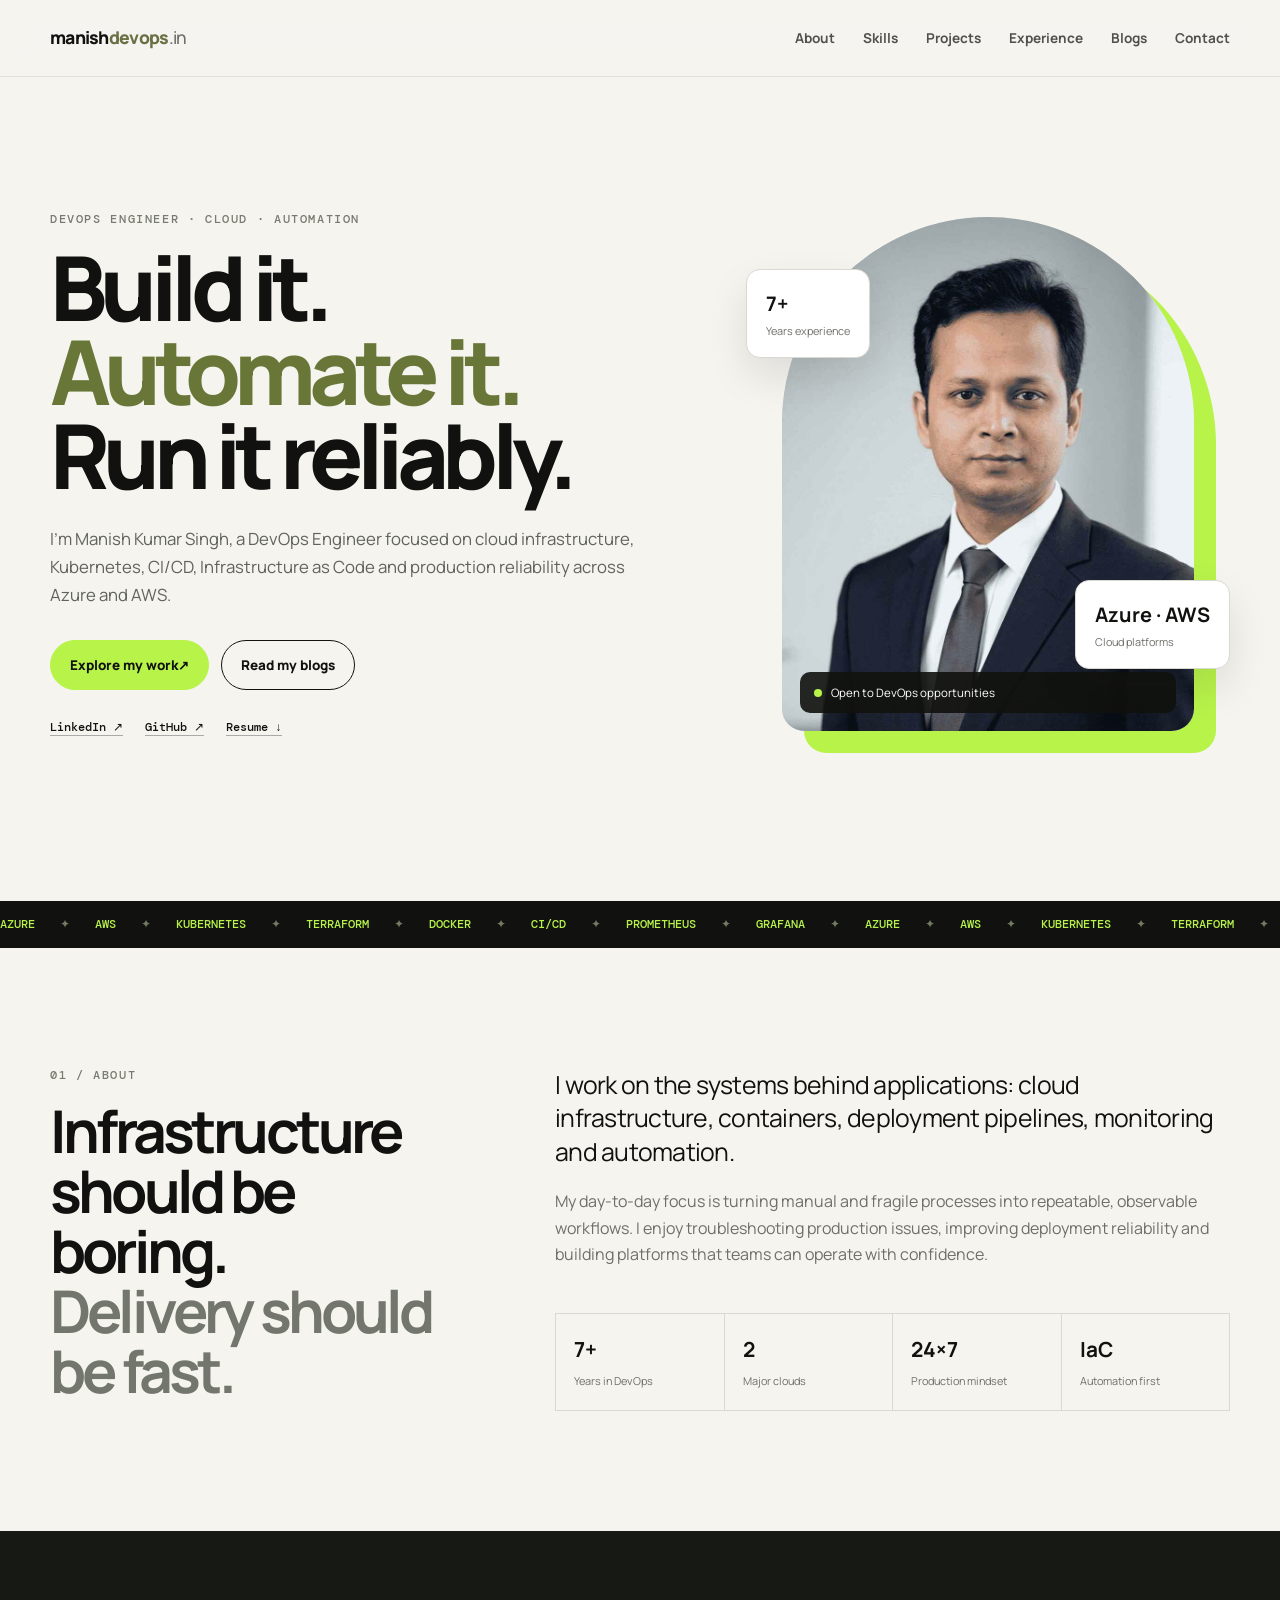
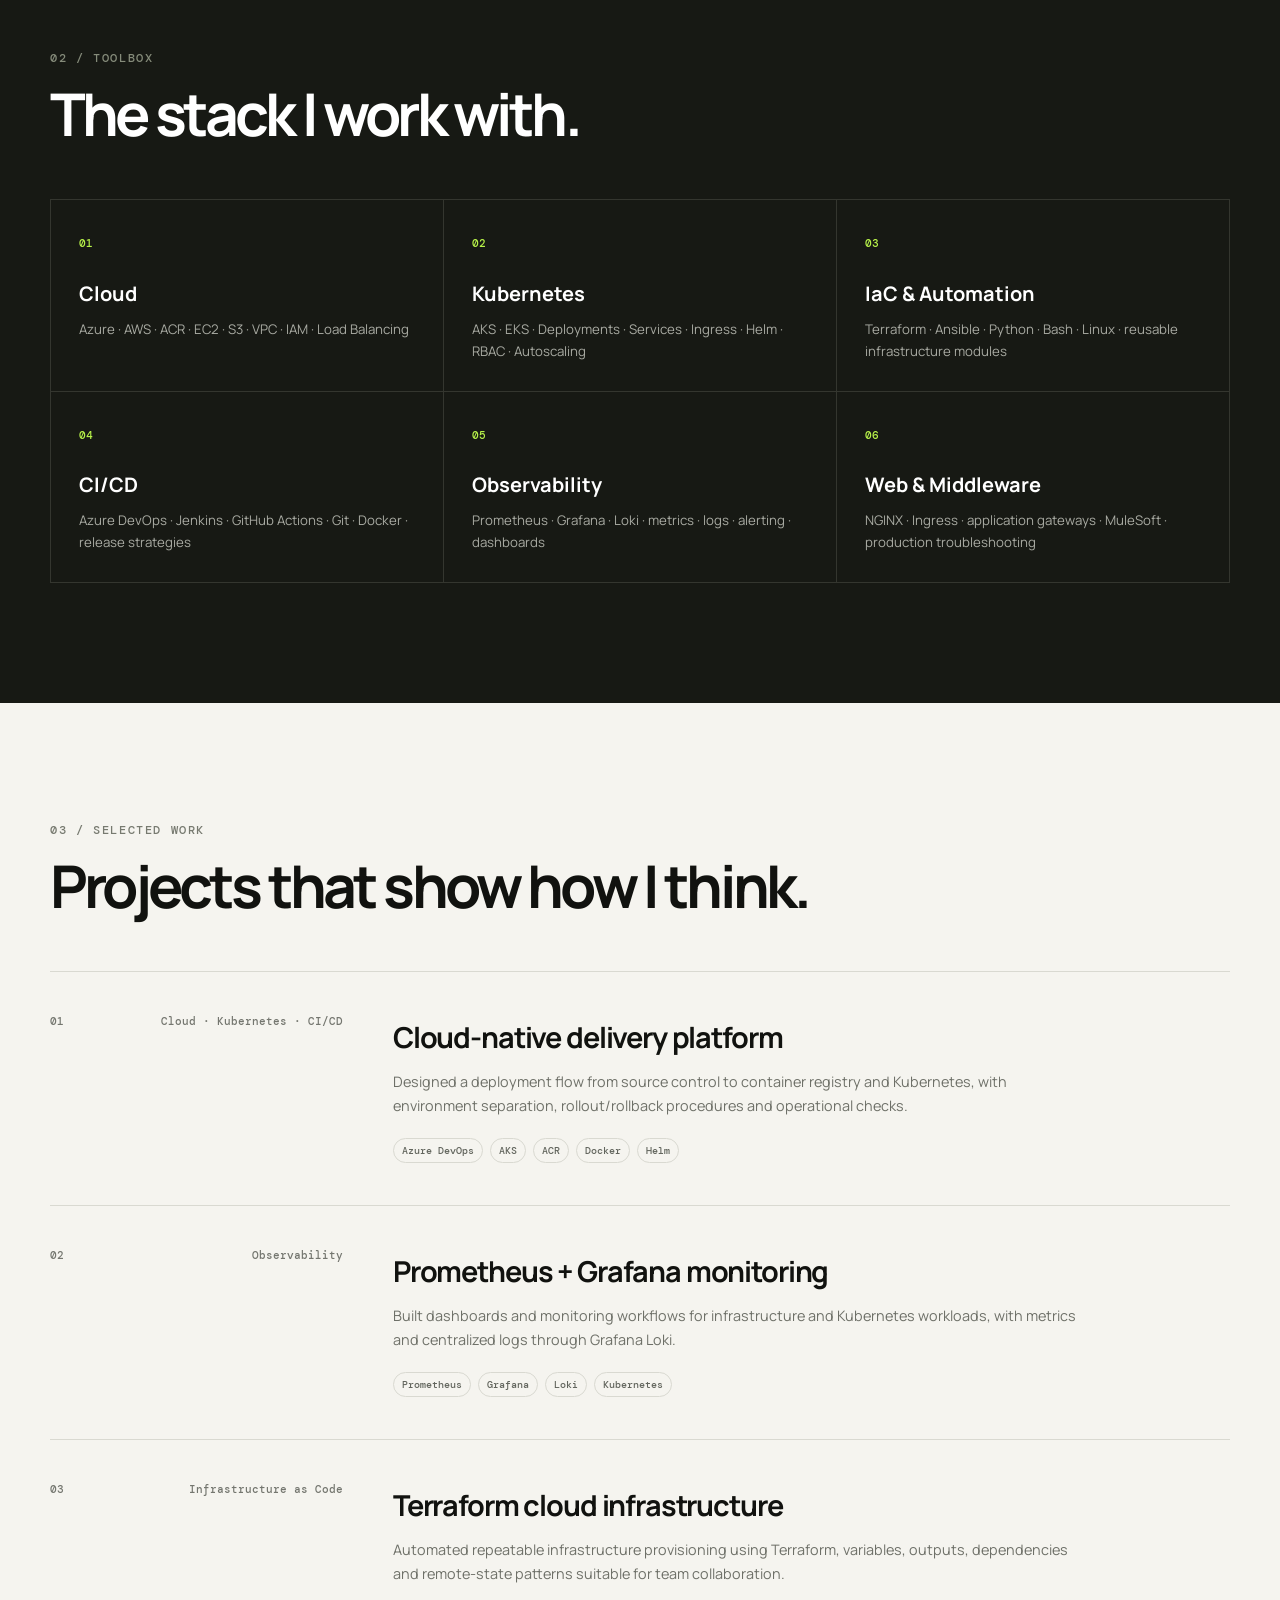
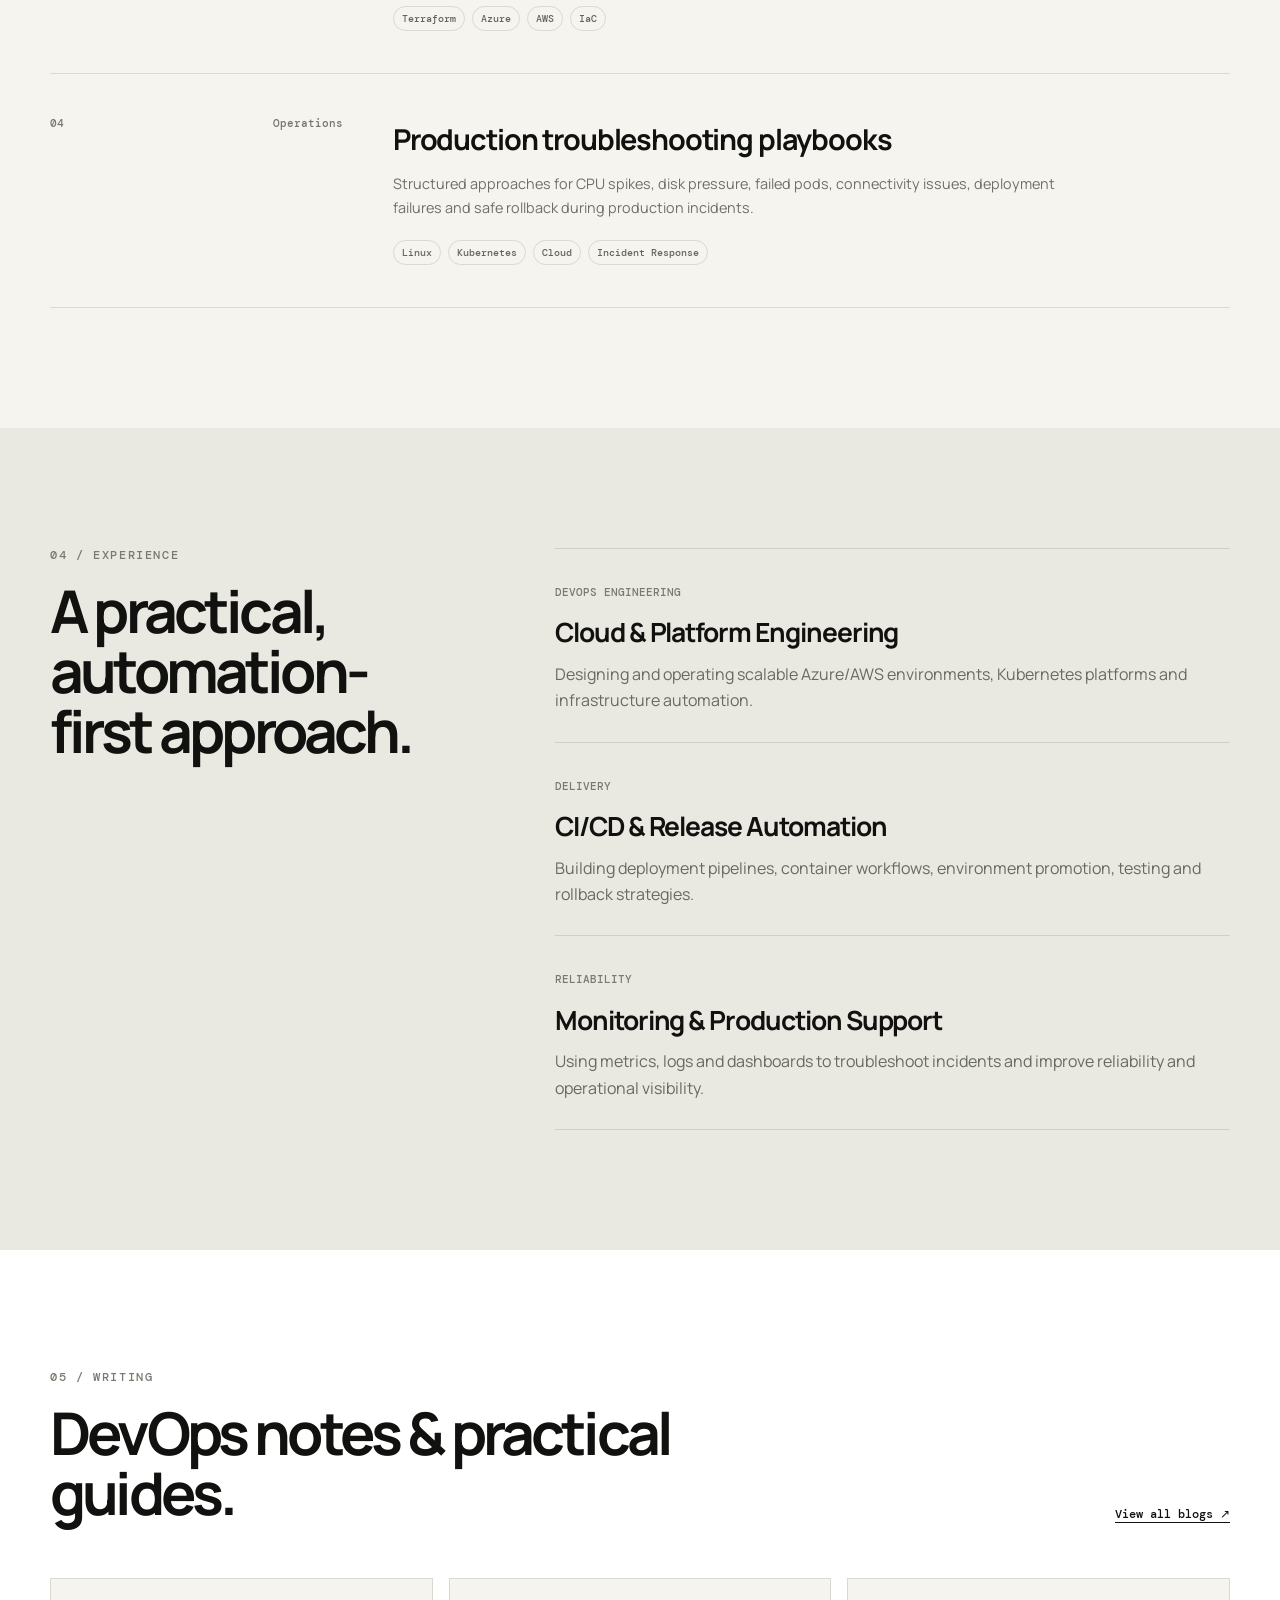
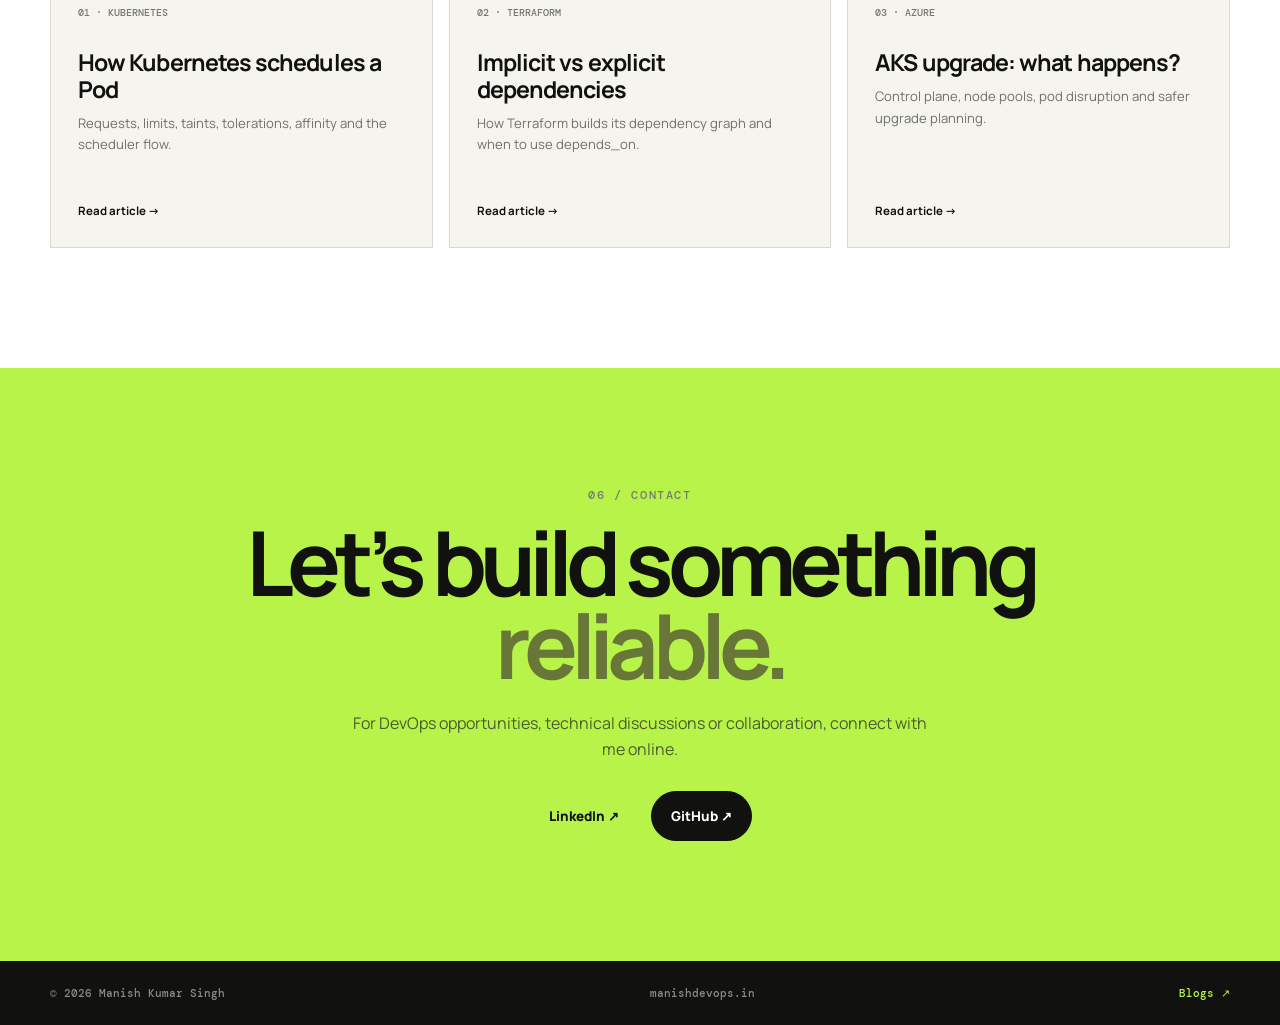
==== commit 3c44d5a4: "Update index.html" ====
--- a/index.html
+++ b/index.html
@@ -176,10 +176,10 @@
     <h2>Let’s build something<br><em>reliable.</em></h2>
     <p>For DevOps opportunities, technical discussions or collaboration, connect with me online.</p>
     <div class="contact-actions">
-      <a class="btn btn-primary" href="https://www.linkedin.com/" target="_blank" rel="noopener">LinkedIn ↗</a>
-      <a class="btn btn-dark" href="https://github.com/" target="_blank" rel="noopener">GitHub ↗</a>
+      <a class="btn btn-primary" href="linkedin.com/in/manish-kumar-singh-00299a157" target="_blank" rel="noopener">LinkedIn ↗</a>
+      <a class="btn btn-dark" href="https://github.com/manish1ms6-glitch" target="_blank" rel="noopener">GitHub ↗</a>
     </div>
-    <p class="small-note">Replace the placeholder LinkedIn/GitHub links with your profiles before publishing.</p>
+    
   </div>
 </section>
 </main>
@@ -187,4 +187,4 @@
 <footer><div class="container footer-wrap"><span>© <span id="year"></span> Manish Kumar Singh</span><span>manishdevops.in</span><a href="blogs/">Blogs ↗</a></div></footer>
 <script src="script.js"></script>
 </body>
-</html>+</html>
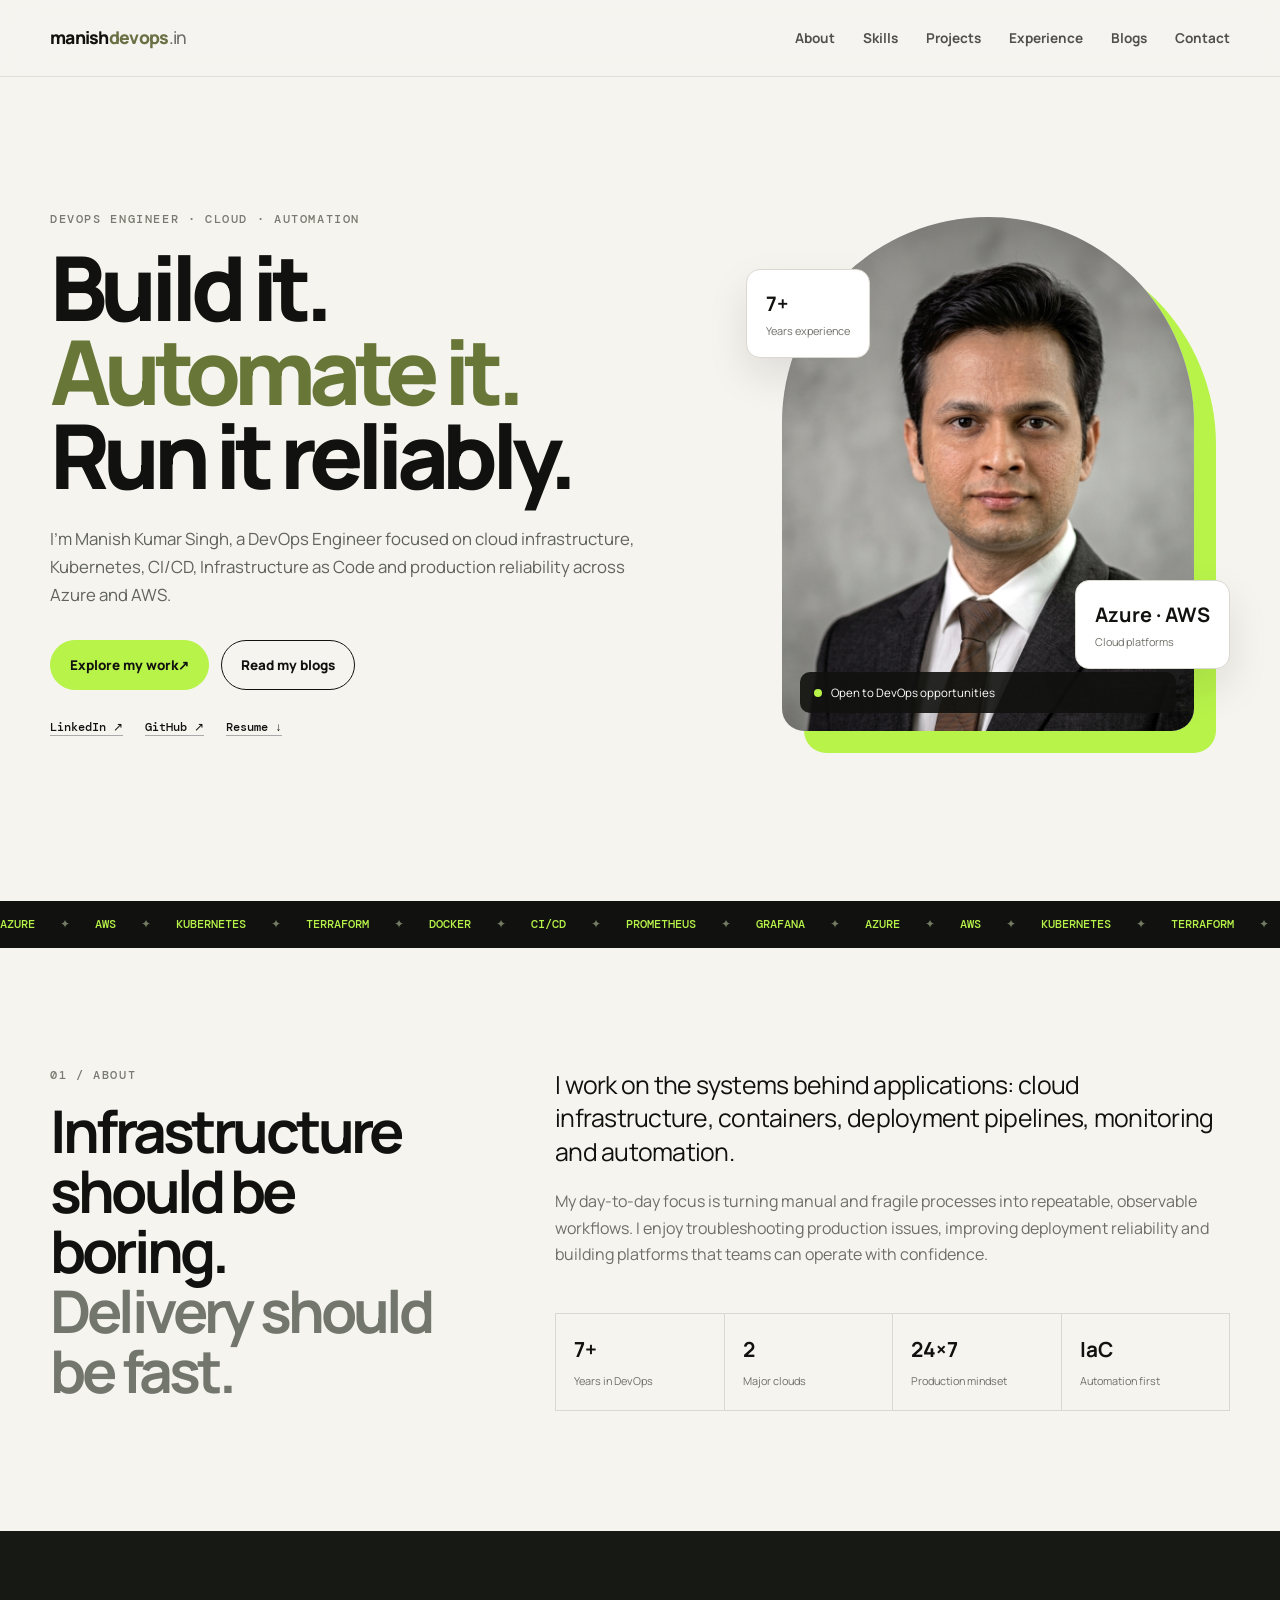
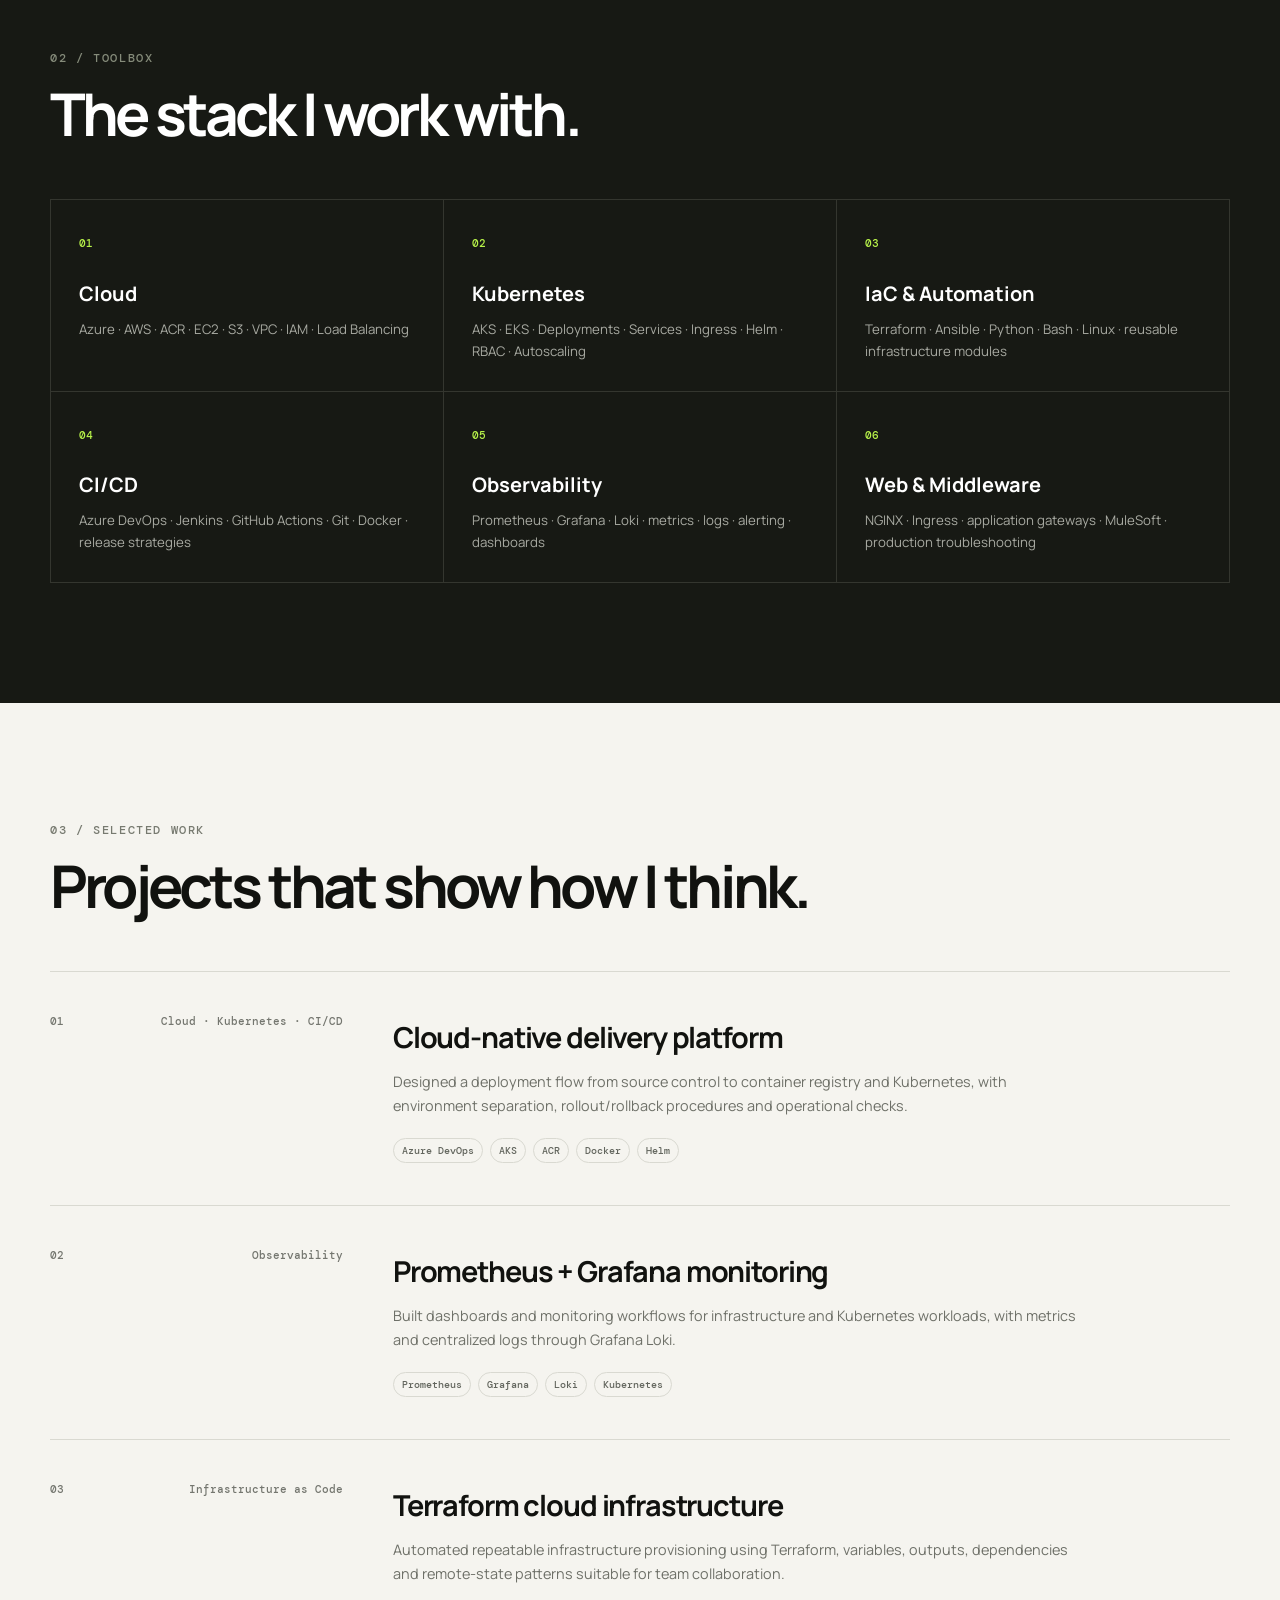
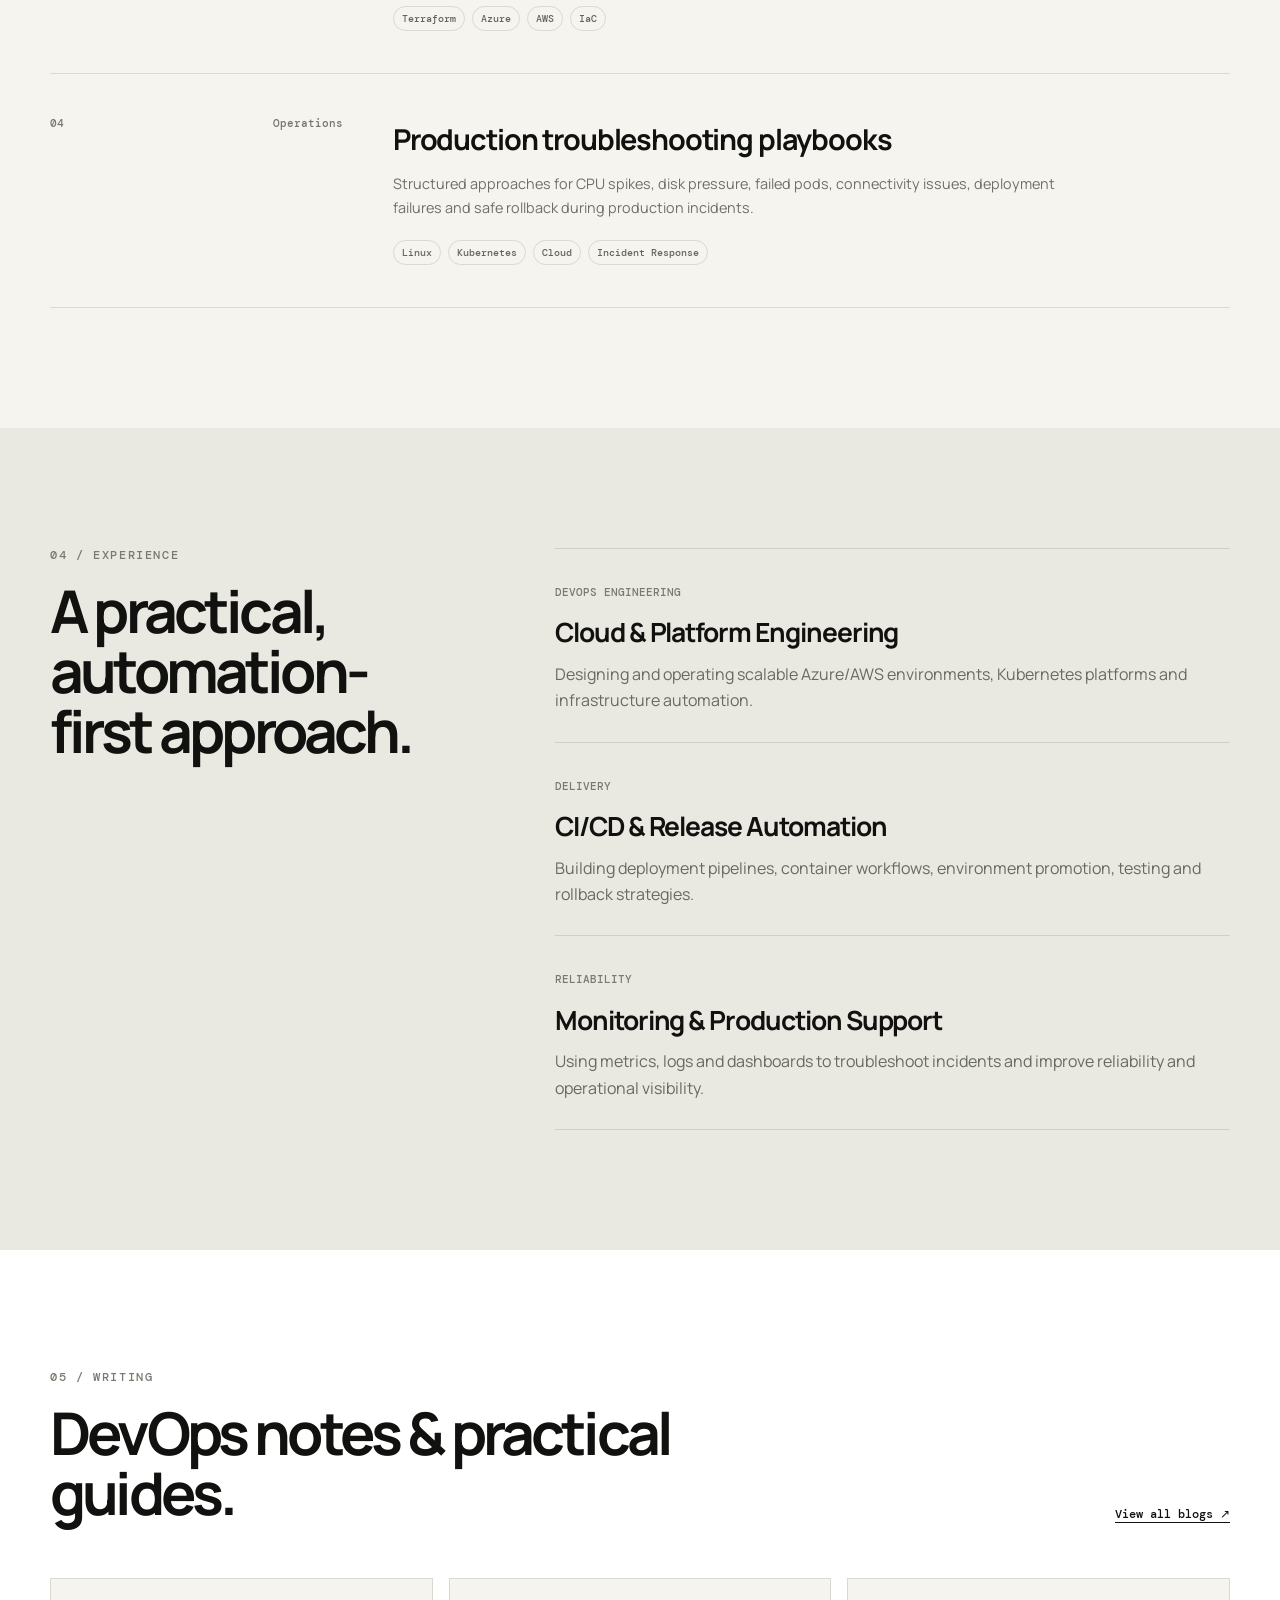
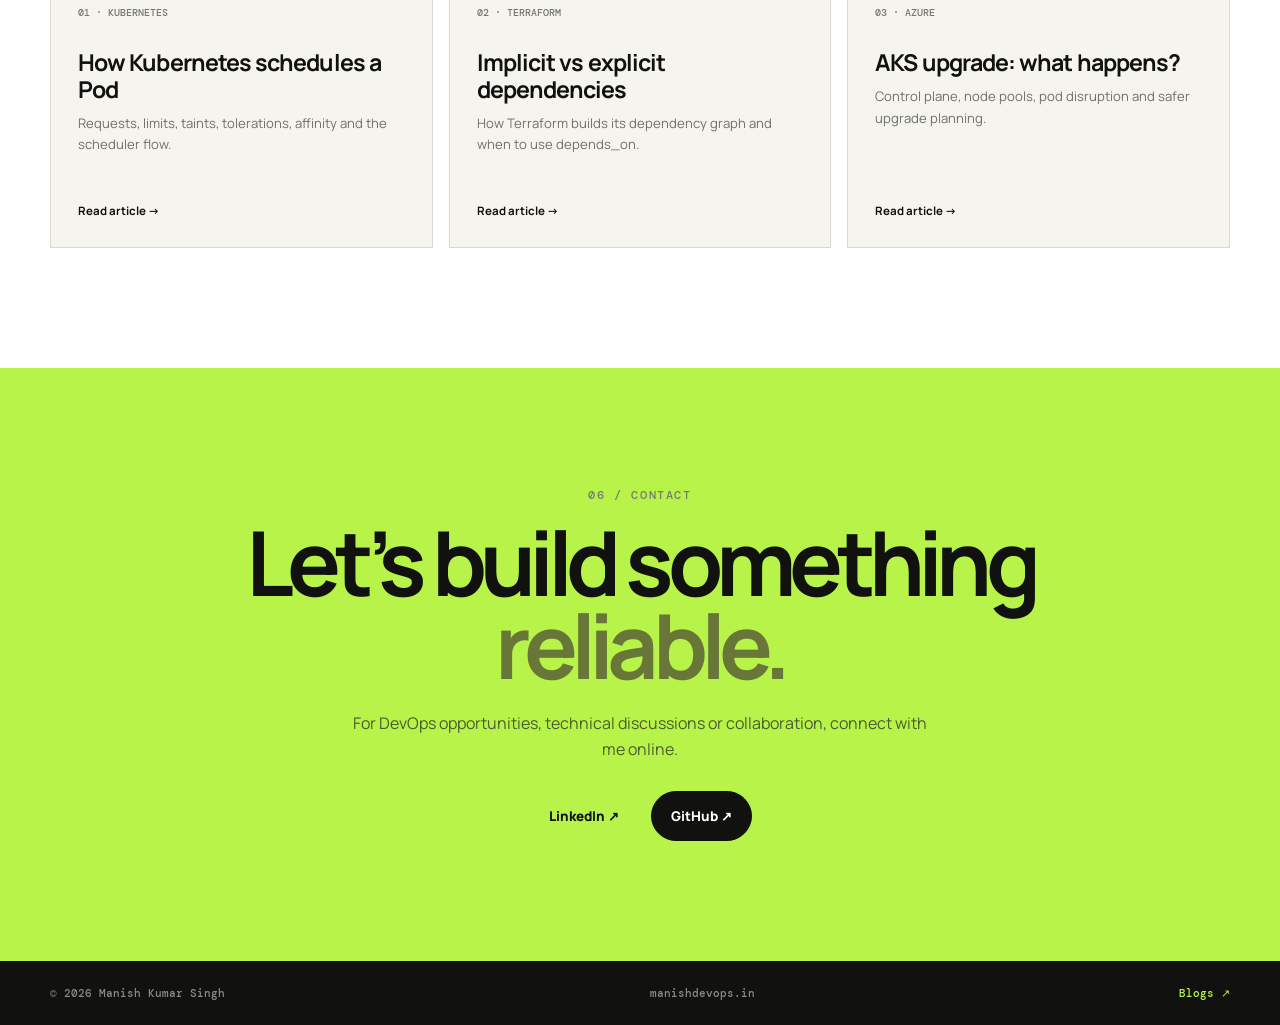
==== commit cc1d4507: "Update index.html" ====
--- a/index.html
+++ b/index.html
@@ -41,14 +41,14 @@
         <a class="btn btn-ghost" href="blogs/">Read my blogs</a>
       </div>
       <div class="quick-links">
-        <a href="https://www.linkedin.com/" target="_blank" rel="noopener">LinkedIn ↗</a>
-        <a href="https://github.com/" target="_blank" rel="noopener">GitHub ↗</a>
+        <a href="https://www.linkedin.com/in/manish-kumar-singh-00299a157/" target="_blank" rel="noopener">LinkedIn ↗</a>
+        <a href="https://github.com/manish1ms6-glitch" target="_blank" rel="noopener">GitHub ↗</a>
         <a href="assets/resume.pdf">Resume ↓</a>
       </div>
     </div>
     <div class="hero-visual reveal">
       <div class="photo-frame">
-        <img src="assets/manish.jpg" alt="Manish Kumar Singh">
+        <img src="assets/manish_passport.png" alt="Manish Kumar Singh">
         <div class="photo-label">
           <span class="status-dot"></span>
           <span>Open to DevOps opportunities</span>
@@ -176,7 +176,7 @@
     <h2>Let’s build something<br><em>reliable.</em></h2>
     <p>For DevOps opportunities, technical discussions or collaboration, connect with me online.</p>
     <div class="contact-actions">
-      <a class="btn btn-primary" href="linkedin.com/in/manish-kumar-singh-00299a157" target="_blank" rel="noopener">LinkedIn ↗</a>
+      <a class="btn btn-primary" href="https://www.linkedin.com/in/manish-kumar-singh-00299a157/" target="_blank" rel="noopener">LinkedIn ↗</a>
       <a class="btn btn-dark" href="https://github.com/manish1ms6-glitch" target="_blank" rel="noopener">GitHub ↗</a>
     </div>
     
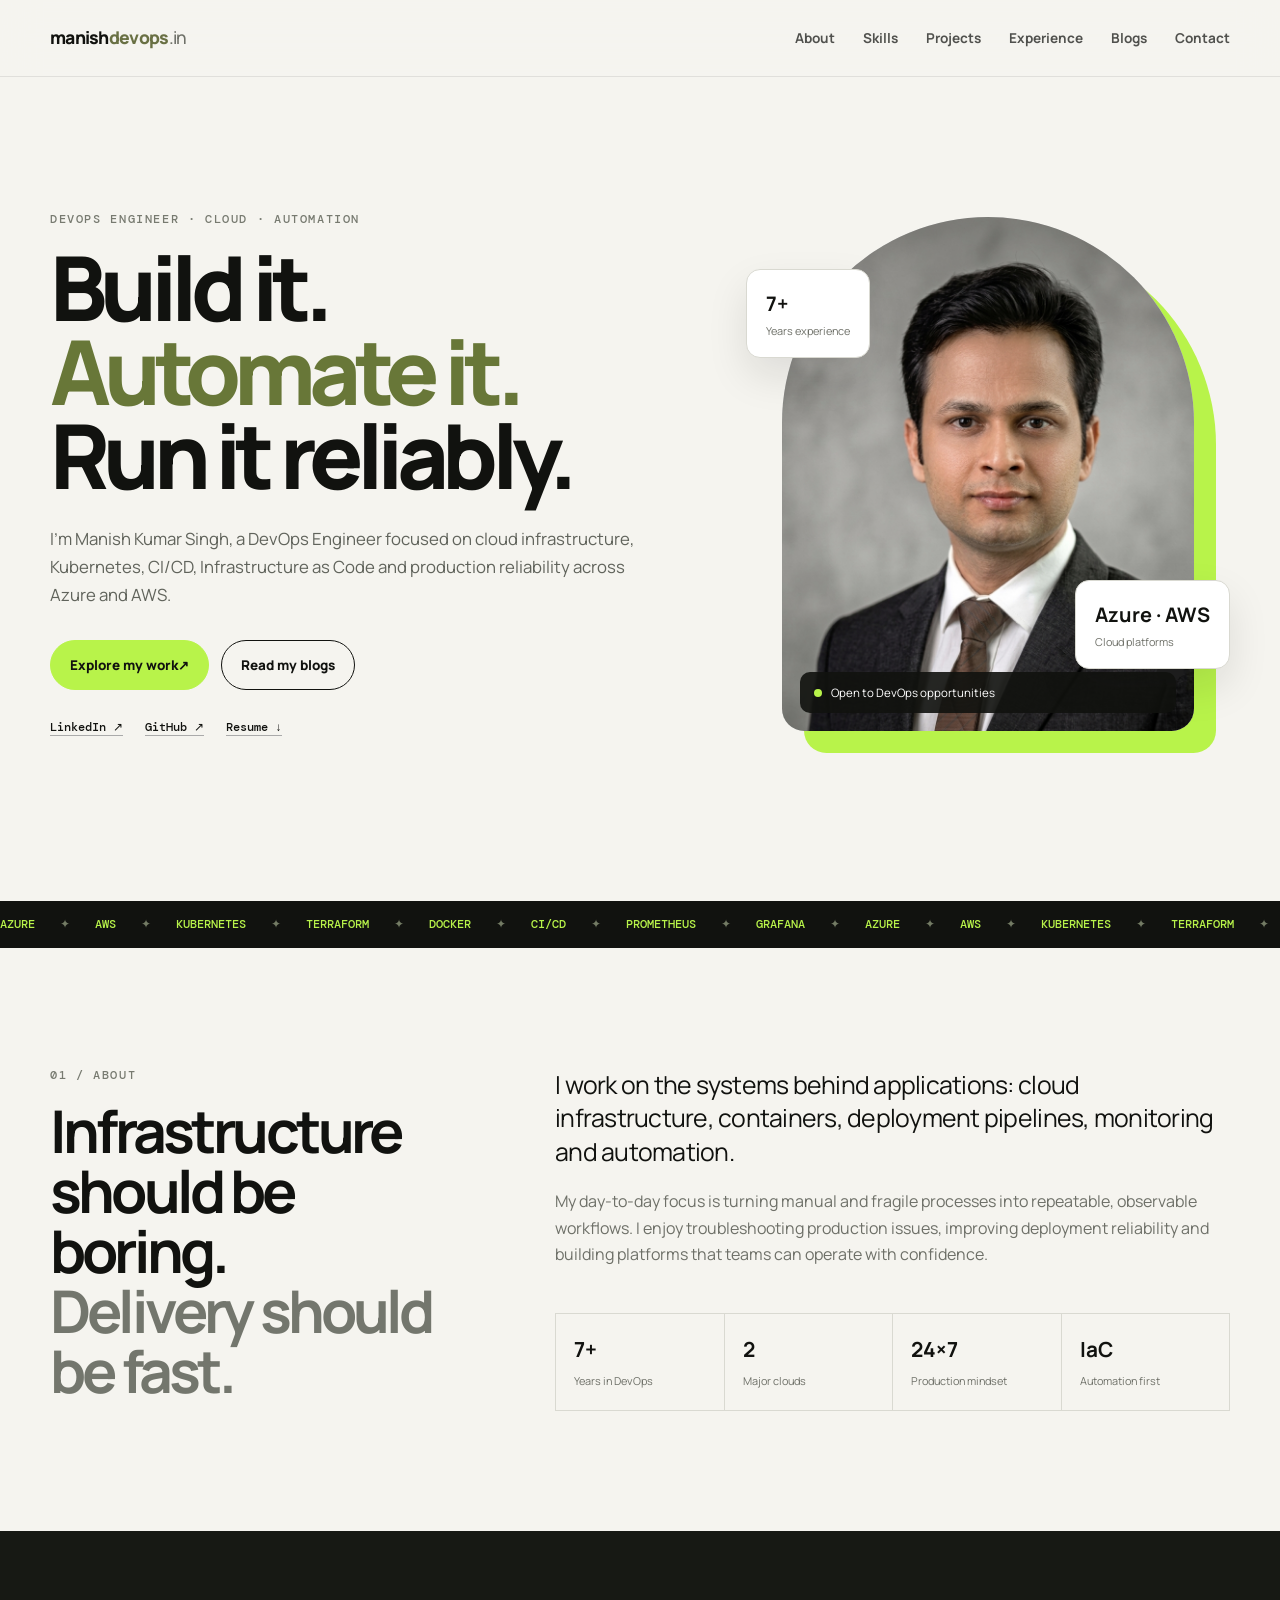
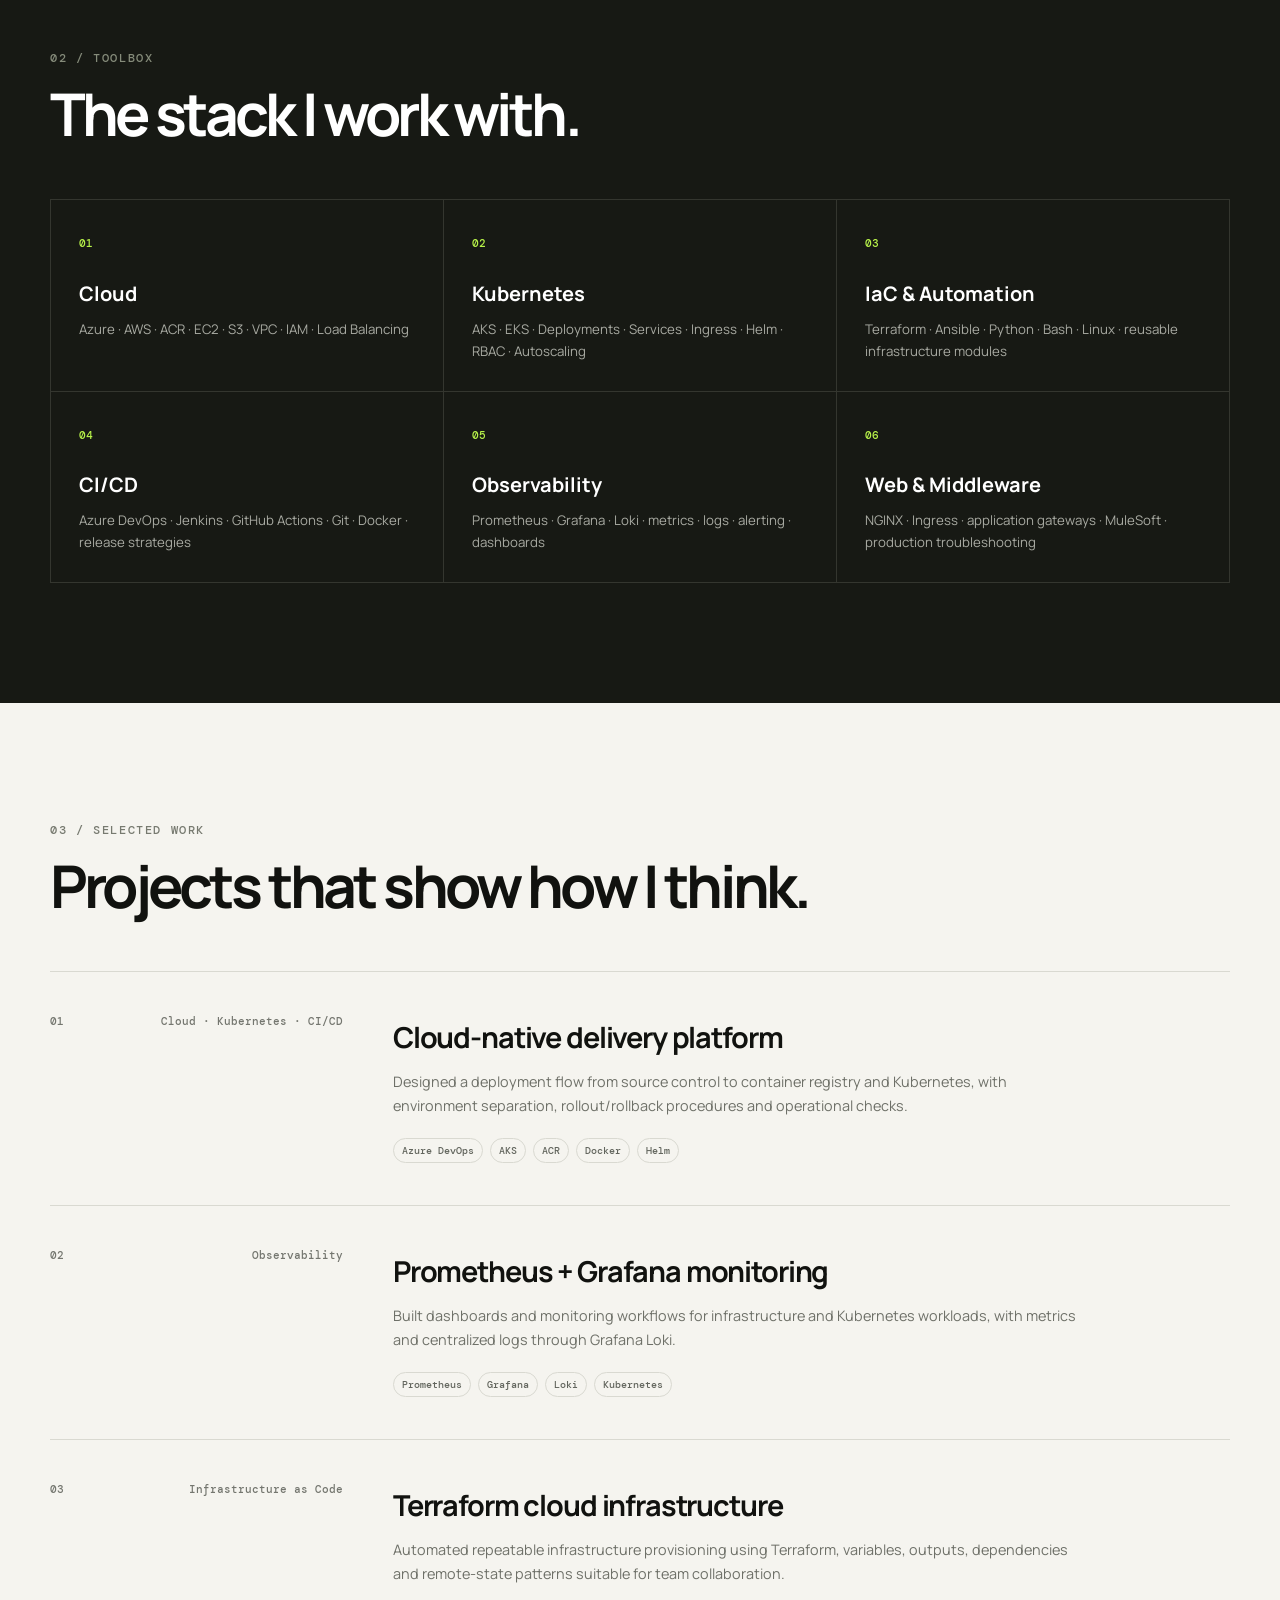
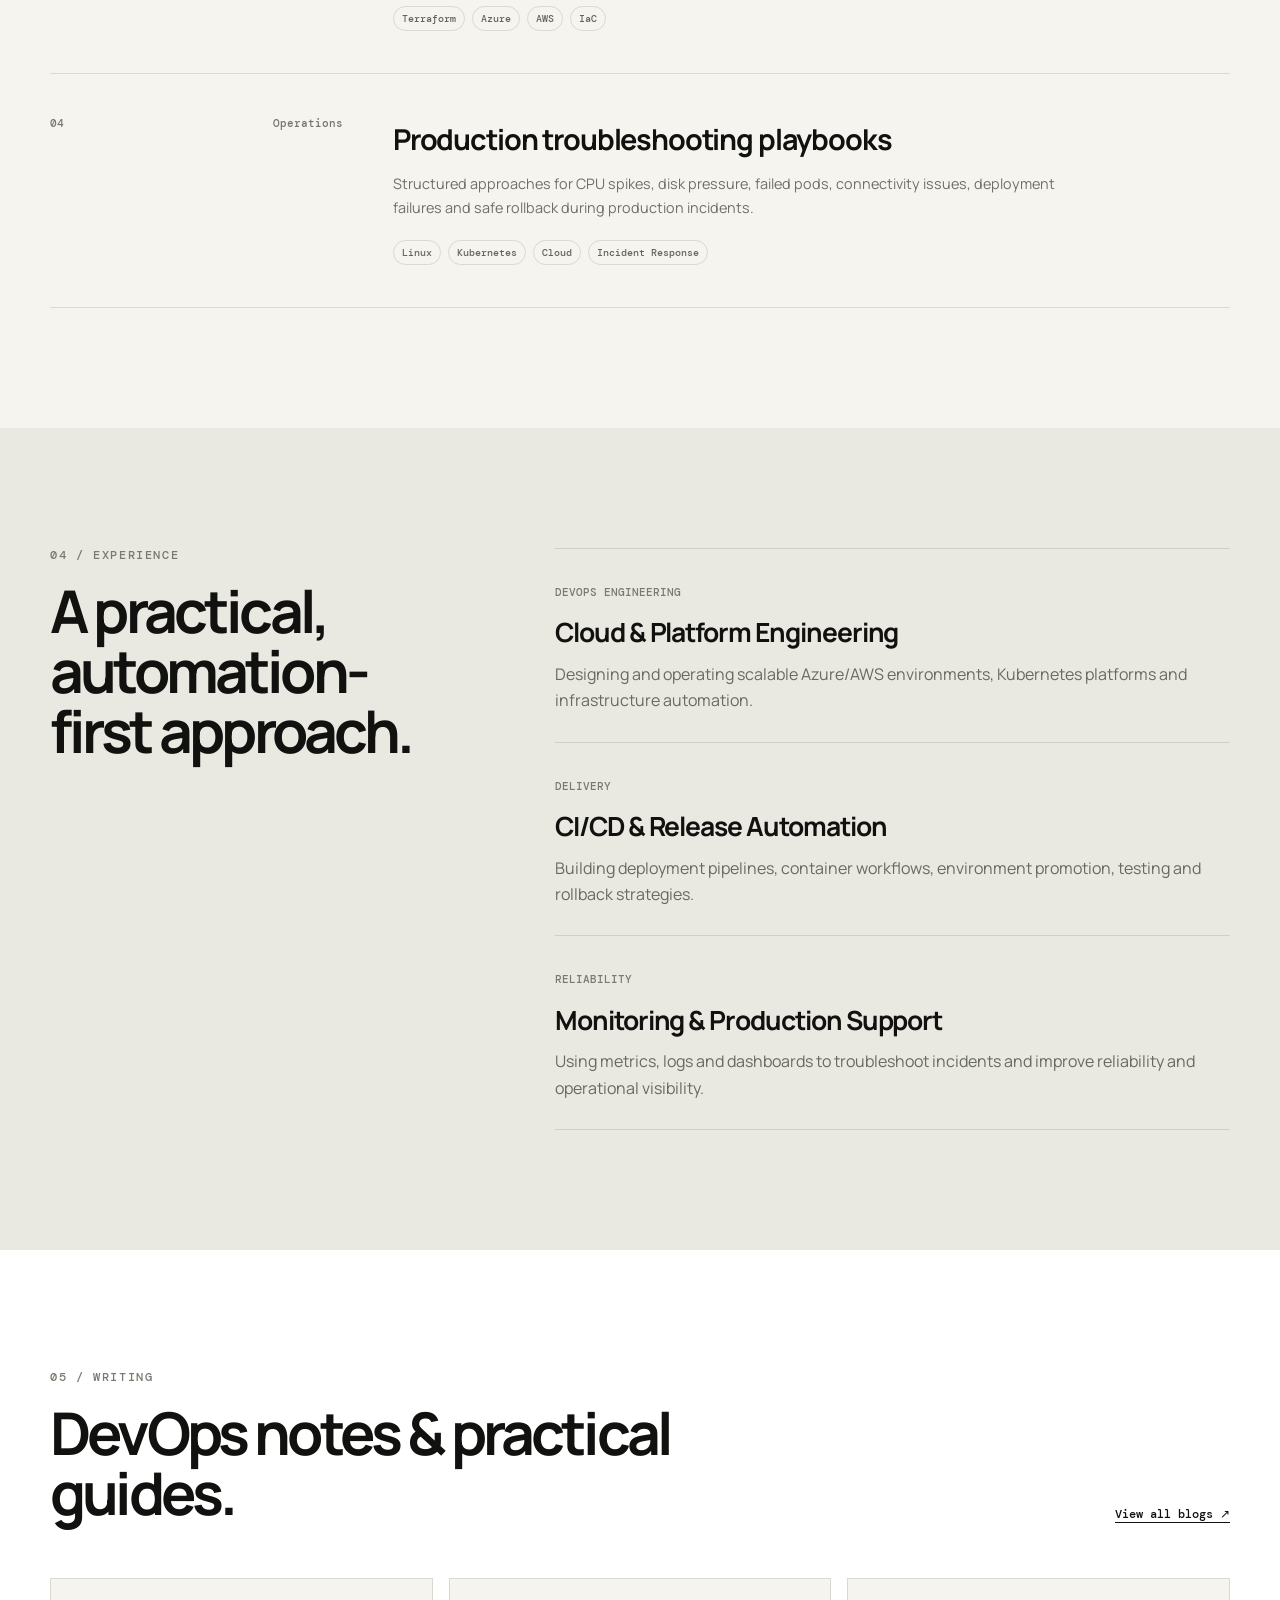
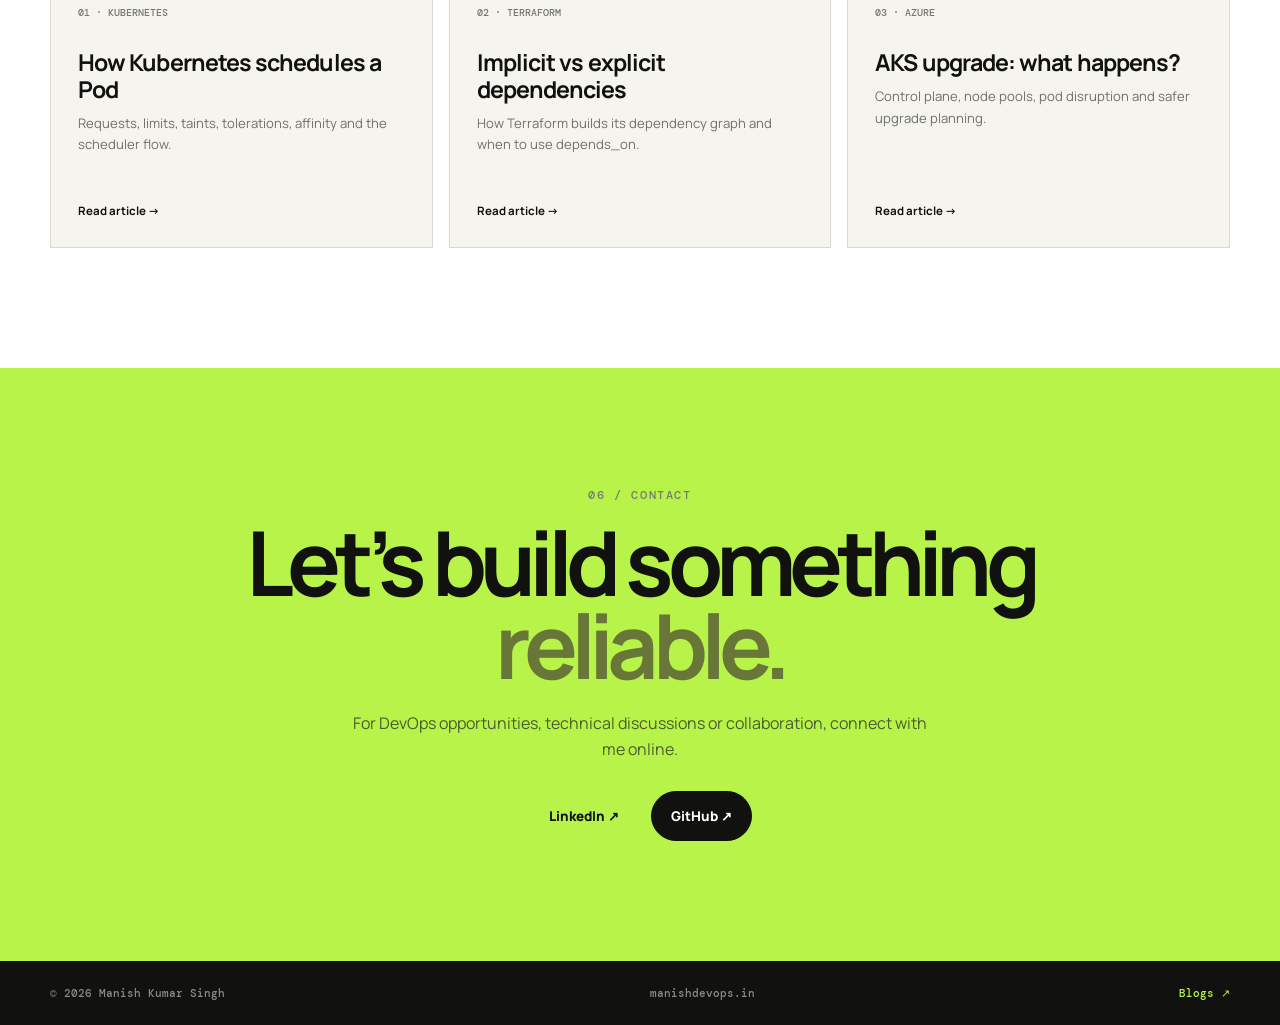
==== commit 59f6ddff: "Update index.html" ====
--- a/index.html
+++ b/index.html
@@ -48,7 +48,7 @@
     </div>
     <div class="hero-visual reveal">
       <div class="photo-frame">
-        <img src="assets/manish_passport.png" alt="Manish Kumar Singh">
+        <img src="assets/passport_manish.png" alt="Manish Kumar Singh">
         <div class="photo-label">
           <span class="status-dot"></span>
           <span>Open to DevOps opportunities</span>
